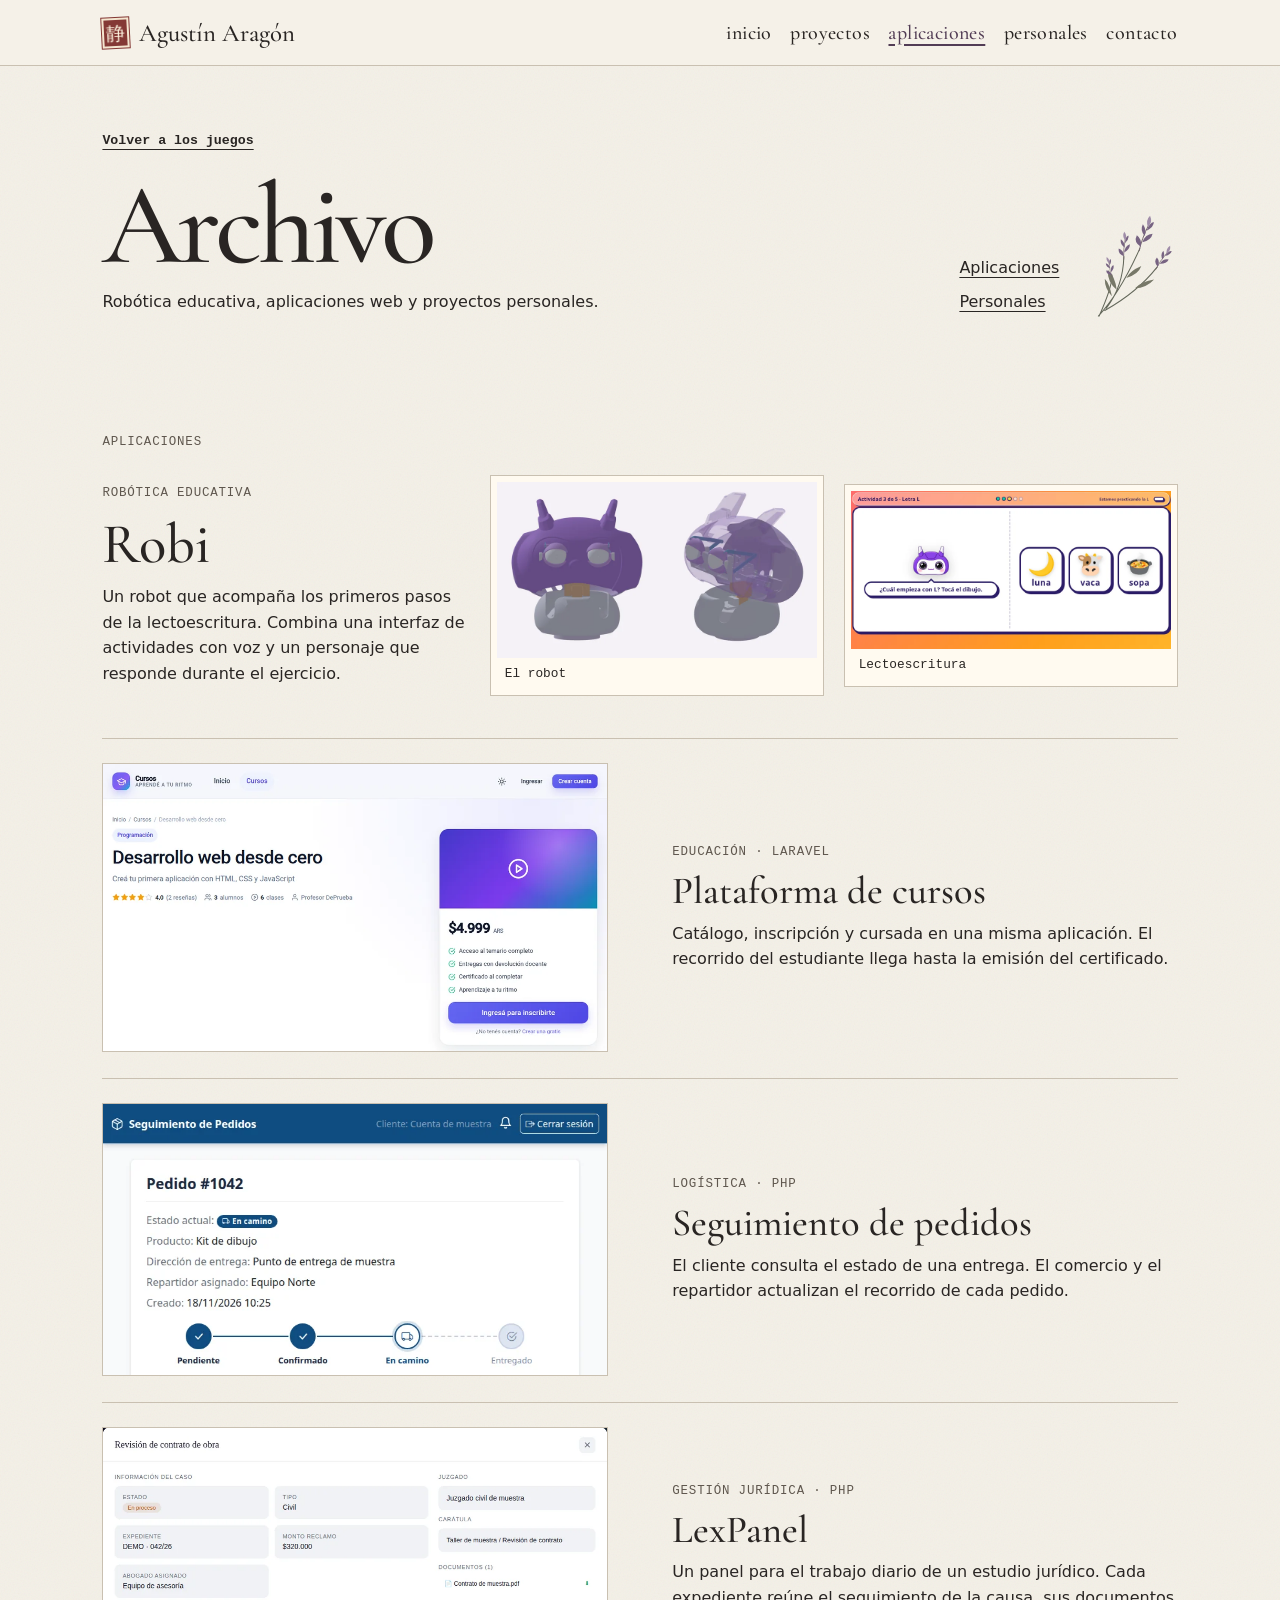
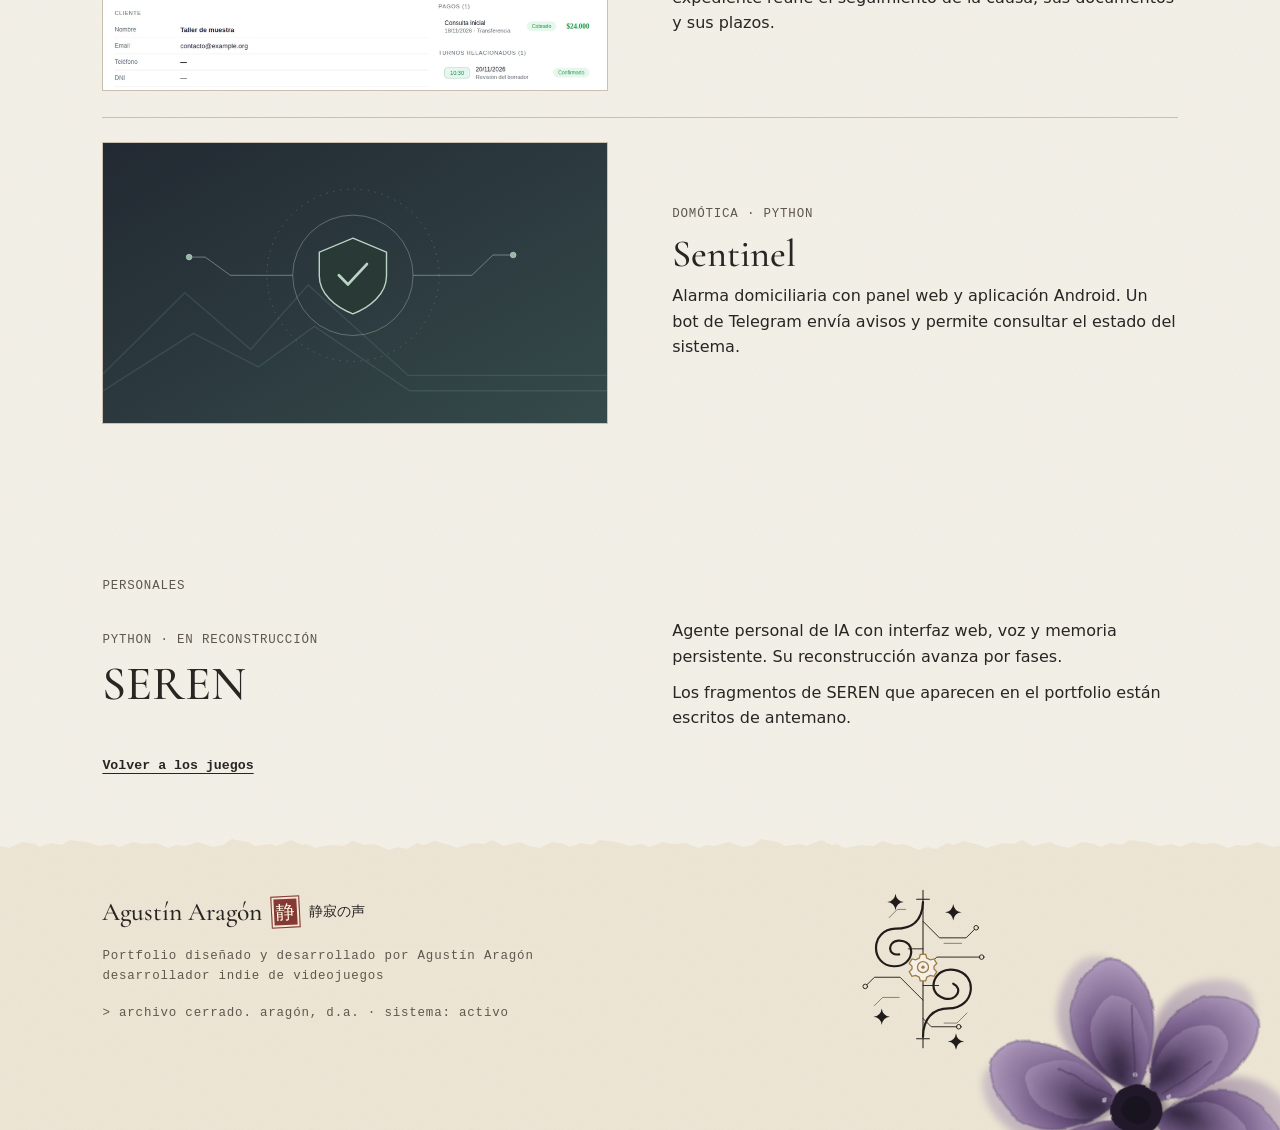
==== archivo.html @ 9b5155d8 "Publicar portfolio" ====
<!DOCTYPE html>
<html lang="es-AR">
<head>
  <meta charset="utf-8">
  <meta name="viewport" content="width=device-width, initial-scale=1">
  <title>Archivo de proyectos — Agustín Aragón</title>
  <meta name="description" content="Robi, aplicaciones web y proyectos personales de Agustín Aragón.">
  <meta property="og:title" content="Archivo de proyectos — Agustín Aragón">
  <meta property="og:description" content="Robi, aplicaciones web y proyectos personales de Agustín Aragón.">
  <meta property="og:type" content="website">
  <meta property="og:site_name" content="Agustín Aragón">
  <meta property="og:locale" content="es_AR">
  <!--
  <meta property="og:url" content="https://gugusli.github.io/portfolio/archivo.html">
  <meta property="og:image" content="https://gugusli.github.io/portfolio/assets/portfolio/og-image.jpg">
  <meta name="twitter:image" content="https://gugusli.github.io/portfolio/assets/portfolio/og-image.jpg">
  -->
  <meta property="og:image:width" content="1200">
  <meta property="og:image:height" content="630">
  <meta property="og:image:alt" content="Agustín Aragón, desarrollador independiente de videojuegos, con una polaroid de Ricochet Blitz">
  <meta name="twitter:card" content="summary_large_image">
  <link rel="icon" href="data:image/svg+xml,%3Csvg xmlns='http://www.w3.org/2000/svg' viewBox='0 0 48 48'%3E%3Crect width='48' height='48' rx='3' fill='%23842f32'/%3E%3Ctext x='7' y='36' font-size='38' font-family='Georgia' fill='ivory'%3EA%3C/text%3E%3C/svg%3E">
  <link rel="stylesheet" href="style-tinta.css">
  <script src="app.js" defer></script>
</head>
<body class="archivo">
<a class="skip-link" href="#contenido">Saltar al contenido</a>
<header class="masthead">
  <div class="nav-inner wrap">
    <a class="wordmark" href="index.html#inicio" aria-label="Agustín Aragón, inicio"><span class="seal" lang="ja" aria-hidden="true">静</span>Agustín Aragón</a>
    <button type="button" class="nav-burger" aria-label="Abrir menú" aria-expanded="false" aria-controls="menu-principal" hidden><span></span><span></span></button>
    <nav id="menu-principal" class="nav-links" aria-label="Navegación principal">
      <a href="index.html#inicio">inicio</a>
      <a href="index.html#proyectos">proyectos</a>
      <a href="#aplicaciones">aplicaciones</a>
      <a href="#personales">personales</a>
      <a href="index.html#contacto">contacto</a>
    </nav>
  </div>
</header>
<main id="contenido" class="archive">
  <div class="archive-head wrap">
    <div><a class="text-link" href="index.html#proyectos">Volver a los juegos</a>
      <h1>Archivo</h1><p>Robótica educativa, aplicaciones web y proyectos personales.</p></div>
    <div class="archive-index"><a href="#aplicaciones">Aplicaciones</a><a href="#personales">Personales</a></div>
    <img class="archive-lavender" src="assets/portfolio/lavanda.svg" alt="" aria-hidden="true" width="108" height="145" loading="lazy">
  </div>
  <section id="aplicaciones" class="wrap">
    <h2 class="archive-group">Aplicaciones</h2>
    <article class="robi">
      <div class="robi-copy"><p class="sec-label">Robótica educativa</p><h3>Robi</h3>
        <p>Un robot que acompaña los primeros pasos de la lectoescritura. Combina una interfaz de actividades con voz y un personaje que responde durante el ejercicio.</p></div>
      <figure><img src="assets/portfolio/robi-robot.webp" alt="Modelo del robot educativo Robi." width="850" height="470"><figcaption>El robot</figcaption></figure>
      <figure><img src="assets/portfolio/robi-actividad.webp" alt="Actividad de Robi: elegir cuál de las imágenes empieza con L." width="900" height="444" loading="lazy"><figcaption>Lectoescritura</figcaption></figure>
    </article>
    <div class="archive-projects">
      <article><img src="assets/portfolio/cursos.webp" width="960" height="546" alt="Curso de muestra Desarrollo web desde cero." loading="lazy"><div><p class="sec-label">Educación · Laravel</p><h3>Plataforma de cursos</h3><p>Catálogo, inscripción y cursada en una misma aplicación. El recorrido del estudiante llega hasta la emisión del certificado.</p></div></article>
      <article><img src="assets/portfolio/pedidos.webp" width="780" height="420" alt="Pedido de muestra 1042 en camino." loading="lazy"><div><p class="sec-label">Logística · PHP</p><h3>Seguimiento de pedidos</h3><p>El cliente consulta el estado de una entrega. El comercio y el repartidor actualizan el recorrido de cada pedido.</p></div></article>
      <article><img src="assets/portfolio/lexpanel.webp" width="960" height="500" alt="Expediente de muestra Revisión de contrato de obra en LexPanel." loading="lazy"><div><p class="sec-label">Gestión jurídica · PHP</p><h3>LexPanel</h3><p>Un panel para el trabajo diario de un estudio jurídico. Cada expediente reúne el seguimiento de la causa, sus documentos y sus plazos.</p></div></article>
      <article>
        <img src="assets/portfolio/sentinel.svg" width="720" height="400" alt="" aria-hidden="true" loading="lazy">
        <div><p class="sec-label">Domótica · Python</p><h3>Sentinel</h3><p>Alarma domiciliaria con panel web y aplicación Android. Un bot de Telegram envía avisos y permite consultar el estado del sistema.</p></div>
      </article>
    </div>
  </section>
  <section id="personales" class="wrap">
    <h2 class="archive-group">Personales</h2>
    <article class="seren-entry"><div><p class="sec-label">Python · En reconstrucción</p><h3>SEREN</h3></div>
      <div><p>Agente personal de IA con interfaz web, voz y memoria persistente. Su reconstrucción avanza por fases.</p>
      <p>Los fragmentos de SEREN que aparecen en el portfolio están escritos de antemano.</p></div></article>
    <a class="text-link" href="index.html#proyectos">Volver a los juegos</a>
  </section>
</main>
<footer>
  <div class="footer-art" aria-hidden="true">
    <img class="footer-emblem" src="assets/portfolio/emblema.svg" width="176" height="176" alt="" aria-hidden="true" loading="lazy" decoding="async">
    <img class="footer-bloom" src="assets/portfolio/flor.svg" width="360" height="360" alt="" aria-hidden="true" loading="lazy" decoding="async">
  </div>
  <div class="wrap">
    <div class="ft">
      <div class="ft-left">
        <span class="ft-logo">Agustín Aragón</span>
        <span class="seal" lang="ja" aria-hidden="true">静</span>
        <span class="ft-jp" lang="ja">静寂の声</span>
      </div>
      <div class="ft-meta">
        Portfolio diseñado y desarrollado por Agustín Aragón<br>
        desarrollador indie de videojuegos
      </div>
    </div>
    <div class="ft-seren">
      <span class="sl-dim">&gt;</span> archivo cerrado. aragón, d.a. · sistema: activo
    </div>
  </div>
</footer>
</body>
</html>
---- style-tinta.css ----
@font-face {
  font-family: Cormorant;
  src: url(assets/tipografia/cormorant-normal.woff2);
  font-display: optional;
}
@font-face {
  font-family: Cormorant;
  font-style: italic;
  src: url(assets/tipografia/cormorant-italic.woff2);
  font-display: optional;
}
:root {
  --bg: #f4f0e7;
  --ink: #292523;
  --v: #523d55;
  --red: #843935;
  --gold: #9c7a45;
  --lav: #8a76a3;
  --muted: #5f574e;
  --line: #c9c0b1;
  --paper-grain: url("data:image/svg+xml,%3Csvg xmlns='http://www.w3.org/2000/svg' width='160' height='160'%3E%3Cfilter id='n'%3E%3CfeTurbulence type='fractalNoise' baseFrequency='.7' numOctaves='3' stitchTiles='stitch'/%3E%3C/filter%3E%3Cpath fill='%23725543' opacity='.065' filter='url(%23n)' d='M0 0h160v160H0z'/%3E%3C/svg%3E");
  --serif: Cormorant, Georgia, serif;
  --mono: ui-monospace, monospace;
}
* {
  box-sizing: border-box;
}
html {
  scroll-padding-top: 80px;
}
body {
  isolation: isolate;
  margin: 0;
  color: var(--ink);
  background: var(--bg);
  background-image: var(--paper-grain);
  font:
    1rem/1.6 system-ui,
    sans-serif;
}
a {
  color: inherit;
}
img {
  display: block;
  max-width: 100%;
  height: auto;
}
figure,
p,
h1,
h2,
h3 {
  margin: 0;
}
h1,
h2,
h3 {
  font: 500 3rem/1 var(--serif);
}
em {
  color: var(--v);
}
button {
  font: inherit;
  color: inherit;
  cursor: pointer;
}
a:focus-visible,
button:focus-visible {
  outline: 3px solid #8c464d;
  outline-offset: 4px;
}
.wrap {
  width: min(84%, 1120px);
  margin-inline: auto;
  position: relative;
}
.skip-link {
  position: fixed;
  top: -80px;
  left: 1em;
  background: white;
  padding: 0.6em;
  z-index: 30;
}
.skip-link:focus {
  top: 0.5em;
}
.masthead {
  position: sticky;
  top: 0;
  z-index: 10;
  background: #f5f1e8f8;
  border-bottom: 1px solid var(--line);
}
.nav-inner,
.wordmark,
.nav-links,
.hero-cta,
.game-info,
.archive-entry,
.ft,
.ft-left,
.pc-head {
  display: flex;
  align-items: center;
}
.nav-inner {
  min-height: 65px;
  justify-content: space-between;
  gap: 18px;
}
.wordmark {
  gap: 10px;
  font: 500 1.55rem var(--serif);
  white-space: nowrap;
  text-decoration: none;
}
.seal {
  display: inline-grid;
  place-items: center;
  background: var(--red);
  color: #fff7e3;
  width: 27px;
  height: 30px;
  font: 19px/1 serif;
  transform: rotate(-3deg);
  border: 2px double #f4e6d0;
  outline: 1px solid var(--red);
}
.nav-links {
  gap: clamp(10px, 1.45vw, 24px);
}
.text-link,
.btn,
.print-play {
  font: 600 0.83rem/1.4 var(--mono);
}
.nav-links a {
  font: 500 20px/1.3 var(--serif);
  letter-spacing: .02em;
  text-decoration: none;
  padding: 12px 0;
}
.nav-links a:hover,
.nav-links a[aria-current] {
  text-decoration: underline;
  text-underline-offset: 5px;
  color: var(--v);
}
.nav-burger {
  width: 44px;
  height: 44px;
  background: none;
  border: 0;
}
.nav-burger span {
  display: block;
  width: 20px;
  margin: 5px auto;
  border-top: 2px solid;
}
.text-link {
  text-underline-offset: 5px;
  padding-block: 9px;
}
.btn {
  display: inline-flex;
  align-items: center;
  justify-content: center;
  gap: 12px;
  padding: 12px 17px;
  border: 1px solid var(--line);
  text-decoration: none;
}
.btn-p {
  background: #352c34;
  color: #fff9ef;
  border-color: #352c34;
}
.btn:hover,
.print-play:hover {
  box-shadow: 0 2px 0 var(--red);
}
.play-triangle {
  width: 0;
  height: 0;
  border-top: 5px solid transparent;
  border-bottom: 5px solid transparent;
  border-left: 8px solid currentColor;
}
.hero {
  position: relative;
}
.hero-inner {
  display: grid;
  grid-template-columns: 1fr 1fr;
  gap: 28px 7%;
  align-items: center;
  padding-block: clamp(48px, 6vw, 95px) 37px;
}
.hero-intro {
  z-index: 1;
}
.hero-kicker,
.sec-label,
.card-head,
.sk-cat,
.pub-lbl,
.station-note,
.archive-group,
.hero-work figcaption,
.sl-stat,
.pc-st,
.fc-title,
.fc-l,
.c-lbl,
.ft-meta,
.print-play,
.ct-seren,
.ft-seren {
  font: 500 0.78rem/1.55 var(--mono);
  letter-spacing: 0.065em;
}
.hero-kicker,
.sec-label,
.station-note,
.archive-group,
.sl-stat,
.card-head,
.sk-cat,
.pub-lbl,
.c-lbl {
  text-transform: uppercase;
  color: var(--muted);
}
.hero-title {
  font-size: clamp(74px, 8vw, 125px);
  line-height: 0.9;
  letter-spacing: -0.055em;
  margin: 26px 0;
}
.hero-title em {
  display: block;
  margin-left: 0.35em;
  font-weight: 500;
}
.hero-statement {
  font: 500 clamp(23px, 2.1vw, 34px)/1.12 var(--serif);
  max-width: 25ch;
}
.hero-cta {
  gap: 18px;
  flex-wrap: wrap;
  margin-top: 24px;
}
.hero-work {
  position: relative;
  padding: 10px;
  background: #fffaf0;
  border: 1px solid #cec3af;
  box-shadow: 0 9px 23px #30221d20;
  transform: rotate(1deg);
  isolation: isolate;
}
.print-paper {
  position: absolute;
  inset: 0;
  background: #d9cdbc;
  border: 1px solid #bcb19d;
  transform: rotate(-4deg);
  z-index: -2;
}
.print-line {
  position: absolute;
  width: 28%;
  right: -10%;
  bottom: -6%;
  z-index: -1;
}
.game-print {
  display: grid;
  grid-template-columns: 0.95fr 1.05fr;
  padding: 16px;
  align-items: center;
  background: radial-gradient(ellipse at 20% 80%, #443849, #21242b 80%);
  color: #fff7de;
  text-decoration: none;
  position: relative;
}
.hero-shot {
  width: 100%;
  max-height: clamp(230px, 28vw, 390px);
  object-fit: contain;
}
.print-label {
  padding-left: 9%;
  display: grid;
  justify-items: start;
  gap: 24px;
}
.print-title {
  font: 500 clamp(30px, 4.4vw, 68px)/0.88 var(--serif);
  letter-spacing: -0.045em;
}
.print-title em {
  color: #e3cadd;
}
.print-play {
  display: flex;
  gap: 8px;
  align-items: center;
  border-top: 1px solid #b1a29e;
  padding-top: 10px;
}
.ricochet-mark {
  display: grid;
  grid-template-columns: repeat(2, 8px);
  gap: 3px;
  transform: rotate(-14deg);
}
.ricochet-mark i {
  height: 8px;
  background: #d6b78d;
}
.ricochet-mark i:nth-child(2) {
  background: #ba90b6;
  transform: translate(2px, -3px);
}
.hero-work figcaption {
  position: relative;
  background: #fffaf0;
  display: flex;
  justify-content: space-between;
  gap: 8px;
  padding: 8px 3px 0;
  font-size: 0.69rem;
  color: #534a42;
}
.ink-leaves {
  position: absolute;
  width: min(19vw, 265px);
  left: 1%;
  bottom: 10px;
  z-index: -1;
  mix-blend-mode: multiply;
}
.hero-stats {
  display: flex;
  gap: 26px;
  margin-left: clamp(180px, 17vw, 225px);
  white-space: nowrap;
}
.hero-stats div {
  display: grid;
}
.sv {
  font: 500 2.4rem/1 var(--serif);
}
.hero-footnote {
  display: flex;
  justify-content: space-between;
  align-items: center;
  padding: 0 5%;
  gap: 14px;
}
.seren-log,
.about-log {
  font: 0.77rem/1.5 var(--mono);
  color: var(--muted);
  border-left: 2px solid #a8978c;
  padding-left: 12px;
}
.seren-corrupt-trigger {
  padding: 0;
  border: 0;
  background: none;
  font: inherit;
  text-align: left;
}
.inscription {
  writing-mode: vertical-rl;
  color: var(--v);
  letter-spacing: 0.15em;
}
.hero-corrupt .print-label {
  filter: contrast(1.65);
}
main > section:not(.hero) {
  padding-block: clamp(42px, 6vw, 86px);
}
.sec-title,
.ct-title,
.archive h1 {
  font-size: clamp(49px, 6vw, 90px);
  letter-spacing: -0.045em;
  margin: 9px 0 32px;
}
.interval-sprig {
  display: none;
}
.gas-feature {
  display: grid;
  grid-template-columns: 1.6fr 1fr;
  align-items: center;
  gap: 5%;
}
.station-print,
.still,
.robi figure {
  background: #fffaf0;
  border: 1px solid var(--line);
  padding: 6px;
}
.station-print img {
  width: 100%;
  aspect-ratio: 16/9;
  object-fit: cover;
}
.station-copy h3,
.robi h3 {
  font-size: clamp(40px, 4.4vw, 65px);
  margin: 12px 0;
}
.station-note {
  display: block;
  margin-top: 22px;
}
.catalogue-label,
.archive-entry,
.pausa {
  margin-top: 40px;
}
.playable-grid,
.pgrid,
.games-notes,
.pub-grid,
.sk-grid,
.two,
.ct-grid {
  display: grid;
  grid-template-columns: 1fr 1fr;
  gap: clamp(20px, 4vw, 64px);
}
.playable-grid {
  margin-top: 13px;
  grid-template-columns: repeat(3, minmax(0, 1fr));
}
.still {
  display: block;
}
.still img {
  width: 100%;
  aspect-ratio: 2/1;
  object-fit: cover;
}
.game-info,
.archive-entry,
.pc-head {
  justify-content: space-between;
  gap: 16px;
}
.game-info {
  margin: 12px 0 6px;
}
.game-info h3,
.games-notes h3,
.pc-title,
.pub-title,
.cta-title,
.archive-projects h3 {
  font-size: clamp(28px, 3vw, 43px);
}
.games-notes {
  margin-top: 25px;
}
.games-notes article,
.pausa-item,
.irow,
.lang-row,
.tool-row,
.fragment,
.sk-item {
  border-top: 1px solid var(--line);
  padding-block: 12px;
}
.games-notes p,
.pc-desc,
.pub-title,
.cta-title {
  margin-block: 8px 13px;
}
.pausa-item {
  display: flex;
  align-items: baseline;
  gap: 14px;
}
.pausa-name {
  font: 500 1.5rem var(--serif);
}
.pausa-item .btn {
  margin-left: auto;
  white-space: nowrap;
}
.archive-entry {
  margin-bottom: 14px;
}
.pc,
.pub-card,
.fc,
.cta-box,
.card {
  background: #fbf7ee;
  border: 1px solid var(--line);
  padding: clamp(16px, 2vw, 30px);
  position: relative;
  isolation: isolate;
}
.pc,
.pub-card,
.fc {
  padding-top: 34px;
}
.fc::before {
  content: "";
  position: absolute;
  z-index: -1;
  top: 7px;
  right: 10px;
  width: 26px;
  height: 12px;
  background: url("[data-uri]") center/contain no-repeat;
  opacity: 0.6;
}
.pc-thumb img {
  width: 100%;
  margin-block: 10px;
}
.chips,
.tags {
  display: flex;
  gap: 6px;
  flex-wrap: wrap;
}
.chip,
.tag,
.pill,
.fc-status {
  font: 0.77rem/1.4 var(--mono);
}
.chip,
.tag {
  border: 1px solid var(--line);
  padding: 3px 7px;
}
.pc .btn {
  margin-top: 14px;
}
.card + .card,
.fc {
  margin-top: 14px;
}
.about-statement,
.ct-invitation {
  font: italic 500 clamp(26px, 3.2vw, 45px)/1.16 var(--serif);
  color: var(--v);
}
.about-log {
  margin: 22px 0 30px;
}
.card-head,
.sk-cat {
  margin-bottom: 14px;
}
.irow,
.lang-row,
.sk-top,
.tool-row {
  display: flex;
  align-items: center;
  justify-content: space-between;
  gap: 10px;
}
.fragment {
  display: flex;
  gap: 20px;
}
.fragments {
  margin-top: 25px;
}
.frag-key,
.tl-y,
.fc-n,
.station-note {
  color: var(--red);
}
.frag-text {
  font: italic 500 1.45rem/1.2 var(--serif);
}
.tl {
  position: relative;
}
.tl-item {
  position: relative;
  padding: 0 0 26px 24px;
}
.tl-item::before {
  content: "";
  position: absolute;
  top: 8px;
  left: 0;
  width: 9px;
  height: 9px;
  border-radius: 50%;
  background: #564837;
}
.tl-item:last-child::before {
  background: var(--red);
}
.tl-item:not(:last-child)::after {
  content: "";
  position: absolute;
  left: 2px;
  top: 12.5px;
  height: 100%;
  width: 5px;
  background: url("[data-uri]") center/100% 100%;
  transform: scaleY(var(--branch-fill, 1));
  transform-origin: top;
}
.tl-y {
  font: 500 1.45rem var(--serif);
}
.fc-heading {
  font-size: 2.2rem;
  margin: 7px 0 15px;
}
.fc-inst {
  font-weight: 600;
}
.fc-list,
.pub-list {
  padding-left: 1.25em;
}
.fc-year {
  display: flex;
  align-items: baseline;
  gap: 12px;
}
.fc-n {
  font: 2.6rem var(--serif);
}
.skill-heading {
  display: flex;
  align-items: center;
  justify-content: space-between;
  gap: 8px;
}
.skill-heading img {
  width: 100px;
  flex: none;
}
.sk-blocks,
.lang-dots {
  font: 1rem/1.5 var(--mono);
  letter-spacing: 0.13em;
  color: var(--v);
  white-space: nowrap;
}
.sk-note,
.lang-l,
.sk-lv {
  font-size: 0.85rem;
  color: var(--muted);
}
.lang-n {
  flex: 1;
}
.tool-row {
  justify-content: flex-start;
}
.tool-dot {
  width: 5px;
  height: 5px;
  background: var(--v);
}
.pub-list li,
.fc-list li {
  margin-block: 8px;
}
.ct-desc,
.c-links,
.ct-seren {
  margin-top: 20px;
}
.c-link {
  display: flex;
  align-items: center;
  gap: 14px;
  border-top: 1px solid var(--line);
  padding: 9px 0;
  text-decoration: none;
}
.c-val {
  overflow-wrap: anywhere;
}
.cta-box .btn {
  margin-top: 15px;
}
.ft {
  justify-content: space-between;
  gap: 20px;
}
.ft-left {
  gap: 10px;
  white-space: nowrap;
}
.ft-logo {
  font: 1.6rem var(--serif);
}
.ft-jp {
  font: 0.9rem serif;
}
.ft-seren,
.ft-meta,
.ct-seren {
  color: var(--muted);
}

.ft-seren {
  margin-top: 18px;
}
.archive-head {
  padding-block: 60px 42px;
  display: flex;
  align-items: end;
  justify-content: space-between;
  gap: 16px;
}
.archive h1 {
  font-size: clamp(68px, 9vw, 132px);
  margin: 16px 0 6px;
}
.archive-index {
  display: grid;
  gap: 8px;
  margin-right: 11%;
}
.archive-index a,
.archive section > .text-link {
  text-underline-offset: 4px;
}
.archive-lavender {
  position: absolute;
  width: 8%;
  right: 0;
  bottom: 36px;
}
.archive section {
  padding-block: 34px;
}
.archive-group {
  margin: 0 0 22px;
}
.robi {
  display: grid;
  grid-template-columns: 1.1fr 1fr 1fr;
  gap: 20px;
  align-items: center;
}
.robi figcaption {
  font: 0.8rem var(--mono);
  padding: 8px;
}
.archive-projects {
  margin-top: 42px;
  display: grid;
  gap: 26px;
}
.archive-projects article,
.seren-entry {
  display: grid;
  grid-template-columns: 1fr 1fr;
  gap: 6%;
  align-items: center;
  border-top: 1px solid var(--line);
  padding-top: 24px;
}
.archive-projects h3,
.seren-entry h3 {
  margin: 10px 0;
}
.archive-projects img {
  width: 100%;
  border: 1px solid var(--line);
}
.seren-entry {
  border: 0;
  padding: 0;
  margin-bottom: 20px;
}
.seren-entry p + p {
  margin-top: 10px;
}
@media (max-width: 1020px) and (scripting: enabled) {
  .nav-links {
    display: none;
  }
}

@media (max-width: 1020px) {
  .wrap {
    width: 88%;
  }
  .nav-inner {
    flex-wrap: wrap;
  }
  .nav-burger:not([hidden]) {
    display: block;
  }
  .nav-links {
    flex-wrap: wrap;
  }
  .js .nav-links {
    display: none;
    position: absolute;
    right: 0;
    top: 100%;
    background: #faf6ed;
    border: 1px solid var(--line);
    padding: 10px 24px;
    min-width: 200px;
  }
  .js .nav-links.open {
    display: grid;
    gap: 0;
  }
  .js .nav-links a {
    padding: 9px 0;
  }
  .hero-stats {
    margin-left: 178px;
  }
  .hero-cta {
    gap: 10px;
  }
  .hero-inner {
    column-gap: 5%;
  }
}
@media (min-width: 1021px) {
  .nav-burger {
    display: none;
  }
}
@media (max-width: 700px) {
  .wrap {
    width: 90%;
  }
  .nav-inner {
    min-height: 52px;
  }
  .wordmark {
    font-size: 1.35rem;
  }
  .hero-inner {
    grid-template-columns: 1fr;
    gap: 19px;
    padding: 32px 0 24px;
  }
  .hero-title {
    font-size: clamp(56px, 13.6vw, 86px);
    margin: 14px 0 8px;
  }
  .hero-title em {
    display: inline;
    margin-left: 0;
  }
  .hero-statement {
    font-size: 23px;
    max-width: 28ch;
  }
  .hero-kicker {
    font-size: 0.69rem;
  }
  .hero-cta {
    margin-top: 14px;
    gap: 8px;
  }
  .hero-cta a {
    font-size: 0.75rem;
  }
  .hero-cta .btn {
    padding-inline: 9px;
    gap: 7px;
  }
  .hero-work {
    width: 91%;
    justify-self: center;
    padding: 6px;
  }
  .hero-shot {
    max-height: clamp(172px, 46vw, 254px);
  }
  .game-print {
    padding: 9px 14px;
  }
  .print-title {
    font-size: clamp(34px, 10vw, 52px);
  }
  .print-label {
    gap: 15px;
  }
  .hero-work figcaption {
    font-size: 0.63rem;
  }
  .hero-stats {
    margin-left: 41%;
    gap: 27px;
  }
  .hero-footnote {
    justify-self: end;
    padding: 0;
    font-size: 0.75rem;
  }
  .hero-inner {
    row-gap: 17px;
  }
  .hero-footnote .inscription {
    display: none;
  }
  .ink-leaves {
    width: 28%;
    bottom: 32px;
  }
  .playable-grid,
  .games-notes,
  .pgrid,
  .two,
  .pub-grid,
  .ct-grid,
  .sk-grid,
  .gas-feature,
  .archive-projects article,
  .seren-entry {
    grid-template-columns: 1fr;
    gap: 20px;
  }
  .station-copy h3 {
    margin: 6px 0;
  }
  .station-note {
    margin-top: 12px;
  }
  .sec-title,
  .ct-title {
    margin-bottom: 23px;
  }
  .pausa-item {
    display: grid;
    grid-template-columns: 1fr auto;
    gap: 1px 10px;
  }
  .pausa-desc {
    grid-column: 1;
  }
  .pausa-item .btn {
    grid-column: 2;
    grid-row: 1/3;
    align-self: center;
  }
  .ft {
    align-items: start;
    flex-direction: column;
  }
  .ft-left {
    flex-direction: row;
  }
  .skill-heading img {
    width: 90px;
  }
  .lang-row {
    gap: 6px;
  }
  .archive-head {
    display: block;
    padding-block: 36px 24px;
  }
  .archive-index {
    display: flex;
    gap: 18px;
    margin: 12px 0 0;
  }
  .archive-lavender {
    width: 16%;
    top: 26px;
  }
  .robi {
    grid-template-columns: 1fr 1fr;
    gap: 10px;
  }
  .robi-copy {
    grid-column: 1/-1;
  }
  .archive-projects {
    gap: 22px;
  }
  .archive-projects article {
    gap: 12px;
  }
  .btn {
    padding: 10px 12px;
  }
  .sec-title,
  .ct-title {
    font-size: 3.15rem;
  }
}
@media (max-width: 600px) {
  .interval-sprig {
    display: block;
    position: absolute;
    width: 61px;
    height: 82px;
    object-fit: contain;
    right: 0;
    top: -22px;
    pointer-events: none;
  }
  .section-heading {
    position: relative;
  }
  .skill-heading .sec-title {
    font-size: clamp(37px, 9.7vw, 51px);
  }
}
@media (prefers-reduced-motion: reduce) {
  *,
  *::before,
  *::after {
    scroll-behavior: auto !important;
    transition: none !important;
    animation: none !important;
  }
}

/* Los papeles alternan el tono y se montan por el borde superior. */
.paper-filters {
  position: absolute;
  pointer-events: none;
}

.home > section:not(.hero),
footer {
  --sheet: var(--bg);
  position: relative;
}

.home > section:not(.hero)::after,
footer::after {
  content: "";
  position: absolute;
  inset: 0;
  z-index: -2;
  background: var(--sheet) var(--paper-grain);
  pointer-events: none;
}

.home > section:nth-of-type(even),
footer {
  --sheet: #ede5d4;
}

.home > section:not(.hero)::before,
footer::before {
  content: "";
  position: absolute;
  inset: -20px 0 auto;
  height: 28px;
  z-index: -1;
  background: var(--sheet) var(--paper-grain);
  mask: url(assets/portfolio/papel-rasgado.svg) repeat-x top left / 530px 28px;
  pointer-events: none;
}

.home > section:nth-of-type(odd):not(.hero)::before {
  mask-position: 173px 0;
}

.home > section > .wrap,
footer > .wrap {
  isolation: isolate;
  z-index: 1;
}

.home .section-inscription {
  position: absolute;
  top: 3px;
  left: -48px;
  display: flex;
  align-items: center;
  gap: 12px;
  writing-mode: vertical-rl;
  font: 500 15px/1.1 var(--serif);
  text-transform: none;
  letter-spacing: .3em;
  color: var(--muted);
}

.section-inscription .section-seal {
  writing-mode: horizontal-tb;
  width: 22px;
  height: 24px;
  font-size: 15px;
  letter-spacing: normal;
}

.sec-title,
.ct-title {
  font-size: clamp(42px, 4.6vw, 68px);
  letter-spacing: -.018em;
}

.sec-title em,
.ct-title em {
  color: inherit;
  font-style: normal;
}

#contacto .ct-title {
  line-height: .98;
}

.ghost {
  position: relative;
  display: grid;
  align-content: center;
  justify-items: start;
  gap: .13em;
  color: var(--ink);
  opacity: .04;
  font: italic 500 clamp(18px, 2.1vw, 30px)/1.08 var(--serif);
  pointer-events: none;
  user-select: none;
}

.ghost span {
  rotate: -2deg;
  transform-origin: left center;
}

.ghost span:nth-child(even) {
  margin-left: 1em;
}

#proyectos .ghost {
  margin-bottom: 23px;
  max-width: 24em;
  justify-self: end;
}

#sobre .ghost {
  margin: 23px 10px 0;
}

.ghost.is-revealing {
  opacity: .55;
  mask-image: radial-gradient(circle 120px at var(--mx) var(--my), #000,
    rgb(0 0 0 / .0727) 100%);
}

.pasted {
  --tilt: -.85deg;
  --lift: 0px;
  --tape: var(--gold);
  position: relative;
  isolation: isolate;
  align-self: start;
  background: #faf4e7;
  border: 0;
  box-shadow: 1px 5px 16px #47342620;
  transform: translateY(var(--lift)) rotate(var(--tilt));
  transition: transform .2s ease, box-shadow .2s ease;
}

.pasted:nth-child(2n) {
  --tilt: .8deg;
  --tape: var(--lav);
  margin-top: 11px;
}

.pasted:nth-child(3n) {
  --tilt: -1.15deg;
  margin-top: 5px;
}

.pasted::before,
.pasted::after {
  content: "";
  position: absolute;
  pointer-events: none;
}

.pasted::before {
  z-index: -1;
  inset: 0;
  border: 1.5px solid #b3a48f;
  filter: url(#fibra-papel);
}

.pasted::after {
  z-index: 1;
  top: -8px;
  right: 9%;
  width: clamp(40px, 20%, 84px);
  height: 18px;
  transform: rotate(4deg);
  background: repeating-linear-gradient(102deg, transparent 0 3px, #fff8 4px 5px),
    color-mix(in srgb, var(--tape) 37%, transparent);
  clip-path: polygon(0 0, 100% 6%, 98% 25%, 100% 40%, 97% 63%, 100% 93%,
    3% 100%, 0 74%, 2% 55%, 0 30%, 2% 14%);
}

.pasted:nth-child(2n)::after {
  left: 8%;
  right: auto;
  transform: rotate(-7deg);
}

.pasted:is(:hover, :focus-within) {
  --tilt: 0deg;
  --lift: -4px;
  box-shadow: 2px 10px 20px #47342627;
}

.gas-feature.pasted {
  --tilt: -.35deg;
  padding: clamp(15px, 2vw, 25px);
}

.game-card {
  padding: 12px 13px 16px;
}

.game-card:nth-child(2) {
  padding-bottom: 21px;
}

.game-card:nth-child(3) {
  padding-inline: 16px;
}

.game-info {
  gap: 9px;
}

.game-info h3 {
  font-size: clamp(24px, 3vw, 43px);
}

.pc-st,
.pill {
  display: inline-block;
  padding: 3px 6px;
  border: 3px double currentColor;
  color: var(--red);
  background: #fff6e6;
  text-transform: uppercase;
  font: 600 .68rem/1.05 var(--mono);
  letter-spacing: .075em;
  white-space: nowrap;
}

.stamp-row {
  display: flex;
  align-items: center;
  gap: 7px;
  margin-top: 10px;
  min-height: 25px;
}

.game-stamp,
.pause-stamp {
  position: relative;
}

.game-stamp {
  rotate: -4deg;
}

.played-stamp {
  font-size: .59rem;
  color: var(--v);
  rotate: 3deg;
}

.played-stamp[hidden] {
  display: none;
}

.pausa-name .pc-st {
  vertical-align: middle;
  margin-left: 5px;
  rotate: -3deg;
}

/* Tinta y grabados quedan detrás de las piezas y fuera de los controles. */
.hero {
  overflow: clip;
}

.hero::before {
  content: "";
  position: absolute;
  inset: 0;
  z-index: -2;
  background: radial-gradient(ellipse at 84% 31%, #e4d7c9 0, transparent 55%);
}

.hero-bloom,
.hero-gear,
.sprig,
.timeline-gear,
.contact-emblem,
.footer-emblem,
.footer-bloom {
  position: absolute;
  pointer-events: none;
  user-select: none;
}

.hero-bloom {
  width: 420px;
  max-width: none;
  top: -66px;
  right: -62px;
  transform: rotate(-12deg);
  z-index: -1;
  mix-blend-mode: multiply;
}

.hero-gear {
  width: 110px;
  top: clamp(19px, 4vw, 59px);
  left: 47%;
  transform: rotate(11deg);
  mix-blend-mode: multiply;
}

.hero-work {
  z-index: 1;
}

.ink-leaves {
  width: min(23vw, 319px);
}

.ink-leaves--echo {
  display: none;
  left: min(6vw, 92px);
  bottom: 16px;
  width: min(21vw, 300px);
  transform: scale(-1, .89);
  transform-origin: bottom;
}

.hero-intro {
  align-self: start;
}

.sprig {
  opacity: .85;
  mix-blend-mode: multiply;
}

.sprig--mobile {
  display: none;
}

.sprig--timeline {
  top: -13px;
  right: -34px;
  width: 88px;
  transform: rotate(-13deg);
}

.sprig--skills {
  bottom: 0;
  left: 1%;
  width: 104px;
  transform: rotate(-9deg);
}

.contact-art {
  position: relative;
  display: grid;
  grid-template-columns: minmax(0, 1fr) minmax(0, 1fr);
  align-items: center;
  column-gap: 15px;
  min-height: 192px;
  margin-top: 22px;
}

.contact-art .sprig--contact {
  right: 0;
  bottom: 7px;
  width: 82px;
  transform: rotate(12deg);
}

.contact-emblem {
  position: relative;
  justify-self: center;
  width: min(100%, 226px);
  opacity: .10;
}

.timeline-gear {
  width: 34px;
  left: -44px;
  top: 47%;
  rotate: var(--gear-angle, 0deg);
  mix-blend-mode: multiply;
}

.tl-sprout {
  position: absolute;
  top: 1px;
  left: -28px;
  width: 29px;
  transform-origin: 100% 60%;
  pointer-events: none;
  user-select: none;
}

.tl-bloom {
  top: -9px;
  left: -39px;
  width: 44px;
}

footer {
  padding: 43px 0 108px;
}

.footer-art {
  position: absolute;
  inset: 0;
  z-index: -1;
  isolation: isolate;
  overflow: clip;
  pointer-events: none;
}

.footer-bloom {
  z-index: -1;
  width: 360px;
  max-width: none;
  right: -37px;
  bottom: -159px;
  transform: rotate(15deg);
  mix-blend-mode: multiply;
}

.footer-emblem {
  width: 176px;
  top: 28px;
  right: clamp(145px, 21vw, 345px);
  mix-blend-mode: multiply;
}

footer .ft {
  flex-wrap: wrap;
  max-width: min(63%, 710px);
}

footer .ft-meta {
  background: var(--sheet);
}

@media (min-width: 701px) {
  .hero-title {
    margin-block: 20px 16px;
  }

  .home .section-heading {
    display: grid;
    grid-template-columns: 1fr minmax(0, 1fr);
    align-items: center;
    gap: 20px;
  }

  .ink-leaves--echo {
    display: block;
  }

  .hero-stats {
    margin-left: clamp(235px, 23vw, 294px);
  }

  .game-card:nth-child(2) .still img {
    aspect-ratio: 2.06 / 1;
  }

  .game-card:nth-child(3) .still img {
    aspect-ratio: 1.92 / 1;
  }
}

@media (min-width: 701px) and (max-width: 1020px) {
  .home .section-inscription {
    left: -33px;
  }

  .hero-gear {
    width: 90px;
    left: 46%;
  }
}

@media (max-width: 700px) {
  .home .section-inscription {
    position: static;
    writing-mode: horizontal-tb;
    gap: 9px;
    font-size: 14px;
    letter-spacing: .15em;
    margin-bottom: 9px;
  }

  .hero-bloom {
    width: 320px;
    top: -128px;
    right: -181px;
    opacity: .38;
  }

  .hero-gear {
    width: 90px;
    left: auto;
    right: 0;
    top: 35%;
  }

  .ink-leaves {
    width: 17.5%;
  }

  .pasted,
  .hero-work,
  .print-paper {
    transform: none;
  }

  .pasted:is(:hover, :focus-within) {
    transform: translateY(-2px);
  }

  .pasted:nth-child(n) {
    margin-top: 0;
  }

  .sprig:not(.sprig--mobile) {
    display: none;
  }

  .sprig--mobile {
    display: block;
    width: 52px;
    top: -9px;
    right: 3px;
  }

  .ghost {
    display: none;
  }

  .tl-item {
    margin-left: 19px;
  }

  .timeline-gear {
    left: -5px;
    top: 52%;
    width: 18px;
  }

  .tl-sprout {
    left: -18px;
    width: 20px;
  }

  .tl-bloom {
    top: -3px;
    left: -24px;
    width: 29px;
  }

  .contact-art {
    grid-template-columns: 1fr;
    min-height: 145px;
    margin-top: 16px;
  }

  .contact-emblem {
    width: 158px;
  }

  .contact-art .sprig--contact {
    display: block;
    width: 66px;
  }

  .pausa-name .pc-st {
    display: table;
    margin: 2px 0 4px;
  }

  #contacto .ct-title {
    margin-top: 18px;
  }

  footer {
    padding-bottom: 148px;
  }

  footer .ft {
    max-width: 100%;
  }

  .footer-emblem {
    width: 160px;
    top: auto;
    right: auto;
    bottom: 0;
    left: 4%;
  }

  .footer-bloom {
    width: 186px;
    right: -24px;
    bottom: -44px;
  }
}

@media (max-width: 375px) {
  .ink-leaves {
    width: 12.5%;
  }
}

#ricochet-blitz .still img {
  object-fit: contain;
  background: #10131c;
}

/* Visible desde el inicio. La mejora de scroll solo transforma adornos. */
@media (prefers-reduced-motion: no-preference) {
  .stamp-hit {
    animation: stamp-ink 180ms ease-out both;
  }

  .stamp-hit::after {
    content: "";
    position: absolute;
    inset: -3px;
    border: 1px solid var(--red);
    border-radius: 35% 28%;
    pointer-events: none;
    animation: ink-ring 360ms ease-out both;
  }

  .scroll-art .tl-item:not(.is-blooming) .tl-sprout {
    opacity: 0;
  }

  .is-blooming .tl-sprout {
    animation: open-sprout 380ms ease-out both;
  }
}

@keyframes stamp-ink {
  from { scale: 1.25; }
  to { scale: 1; }
}

@keyframes ink-ring {
  from { scale: .92; opacity: .8; }
  to { scale: 1.48; opacity: 0; }
}

@keyframes open-sprout {
  from { scale: .35; opacity: 0; }
  to { scale: 1; opacity: 1; }
}

@media (prefers-reduced-motion: reduce) {
  .tl-item::after {
    transform: none;
  }

  .timeline-gear {
    rotate: none;
  }
}

.ink-trail {
  position: fixed;
  inset: 0;
  width: 100%;
  height: 100%;
  z-index: 0;
  opacity: .5;
  pointer-events: none;
}

@media (hover: hover) and (pointer: fine) and (min-width: 701px) and (prefers-reduced-motion: no-preference) {
  .ink-drop {
    position: relative;
    isolation: isolate;
  }

  .ink-drop::after {
    content: "";
    position: absolute;
    inset: 0;
    z-index: -1;
    background: radial-gradient(circle at var(--drop-x) var(--drop-y),
      rgb(41 37 35 / .21) 0%,
      rgb(41 37 35 / .15) calc(var(--spread) * .7),
      transparent var(--spread));
    pointer-events: none;
    animation: ink-drop 400ms ease-out both;
  }
}

@property --spread {
  syntax: "<length>";
  inherits: false;
  initial-value: 0px;
}

@keyframes ink-drop {
  from { --spread: 1px; opacity: 1; }
  to { --spread: 120px; opacity: 0; }
}
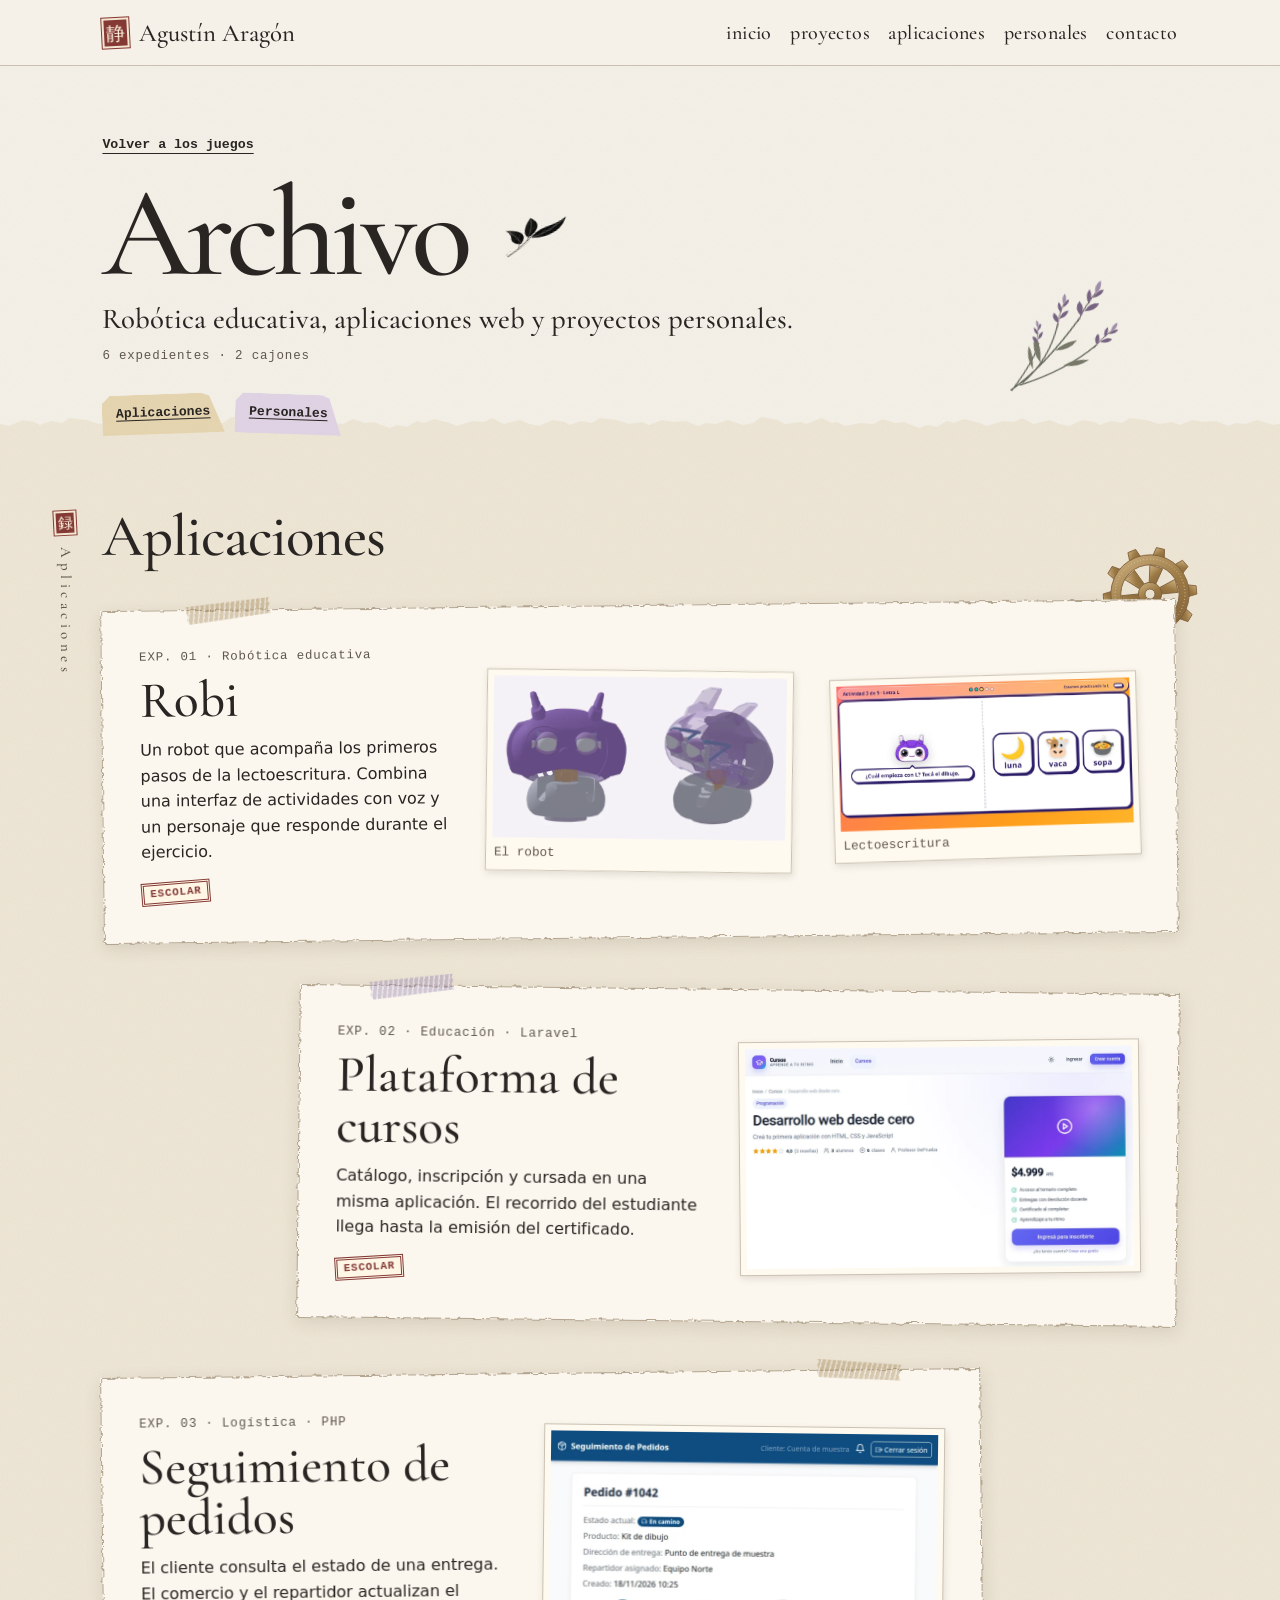
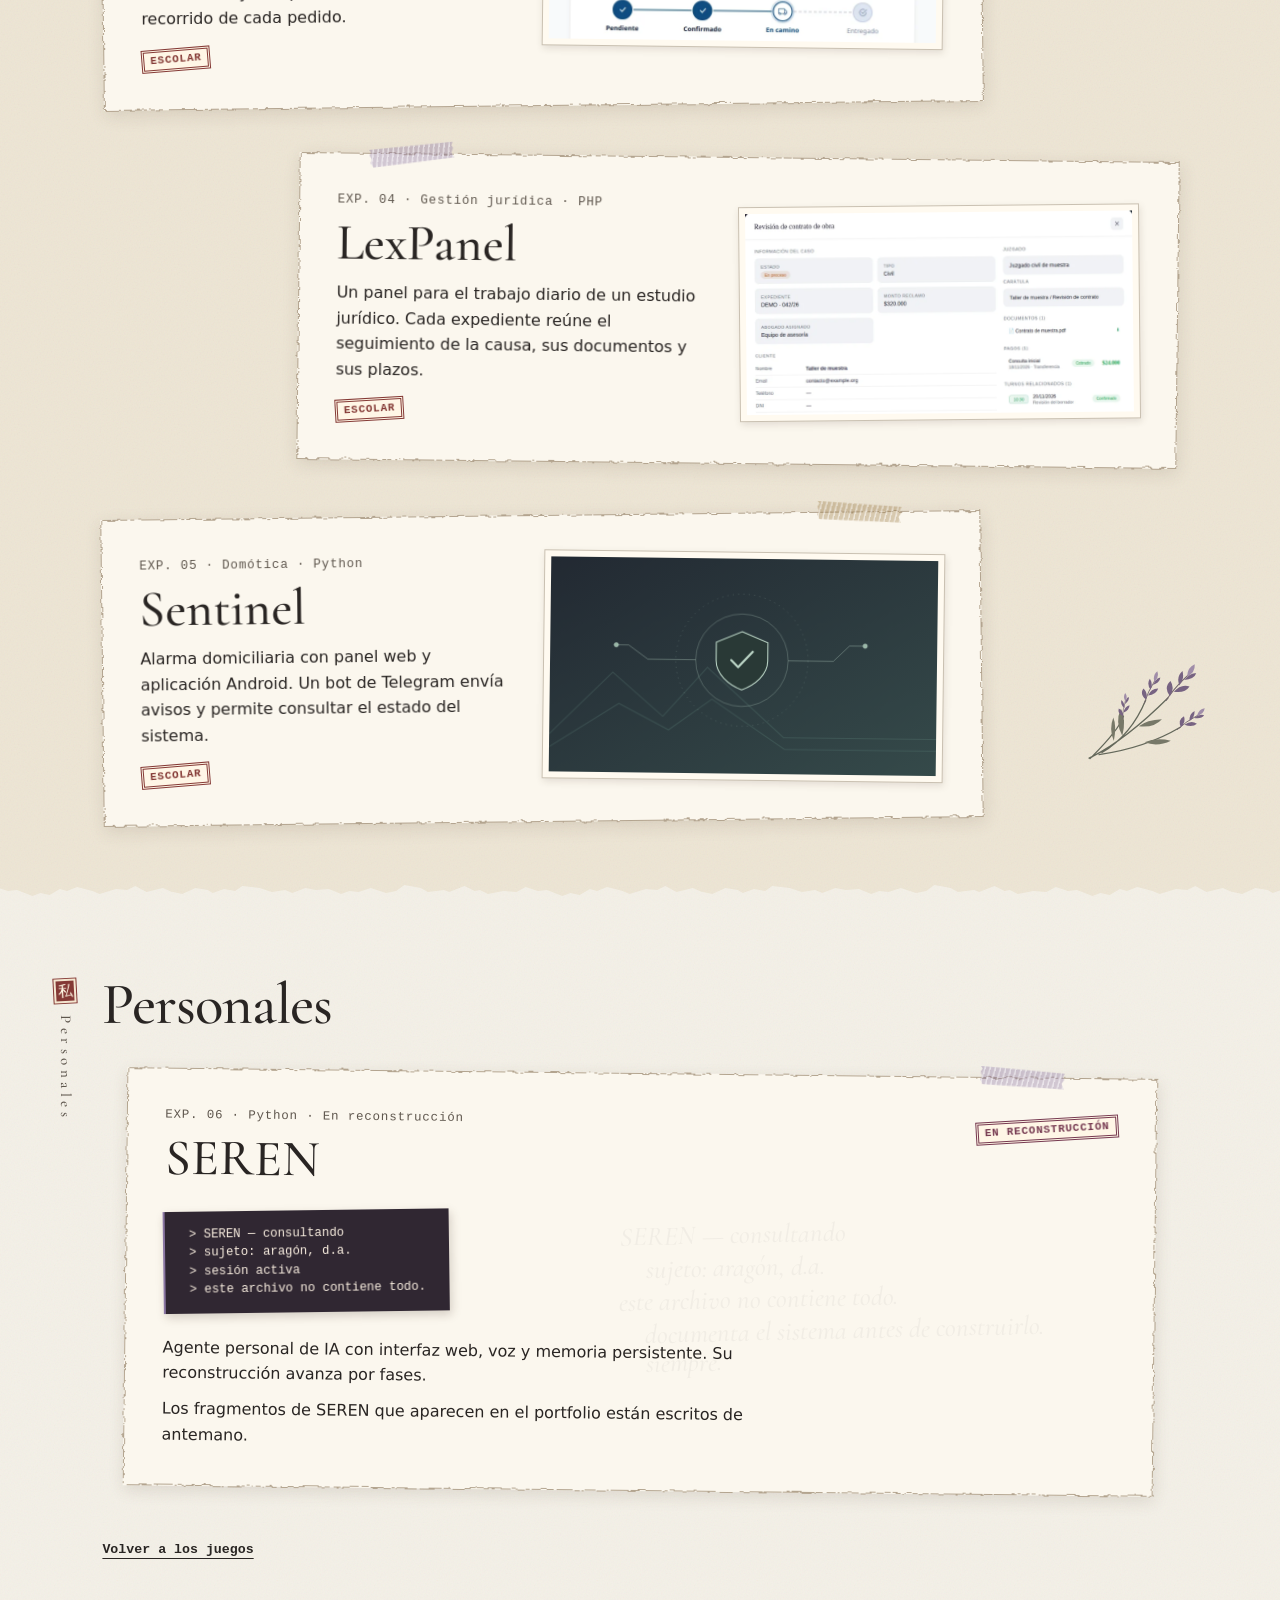
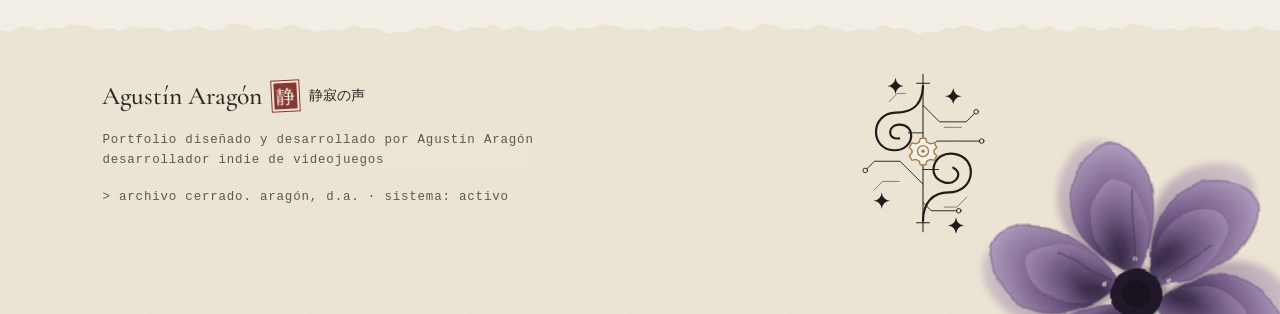
==== commit 8d02f5e9: "Actualizar portfolio - version final noviembre 2026" ====
--- a/archivo.html
+++ b/archivo.html
@@ -10,11 +10,10 @@
   <meta property="og:type" content="website">
   <meta property="og:site_name" content="Agustín Aragón">
   <meta property="og:locale" content="es_AR">
-  <!--
+  <link rel="canonical" href="https://gugusli.github.io/portfolio/archivo.html">
   <meta property="og:url" content="https://gugusli.github.io/portfolio/archivo.html">
-  <meta property="og:image" content="https://gugusli.github.io/portfolio/assets/portfolio/og-image.jpg">
-  <meta name="twitter:image" content="https://gugusli.github.io/portfolio/assets/portfolio/og-image.jpg">
-  -->
+  <meta property="og:image" content="https://gugusli.github.io/portfolio/assets/portfolio/og-image-final.jpg">
+  <meta name="twitter:image" content="https://gugusli.github.io/portfolio/assets/portfolio/og-image-final.jpg">
   <meta property="og:image:width" content="1200">
   <meta property="og:image:height" content="630">
   <meta property="og:image:alt" content="Agustín Aragón, desarrollador independiente de videojuegos, con una polaroid de Ricochet Blitz">
@@ -27,7 +26,7 @@
 <a class="skip-link" href="#contenido">Saltar al contenido</a>
 <header class="masthead">
   <div class="nav-inner wrap">
-    <a class="wordmark" href="index.html#inicio" aria-label="Agustín Aragón, inicio"><span class="seal" lang="ja" aria-hidden="true">静</span>Agustín Aragón</a>
+    <a class="wordmark" href="index.html#inicio"><span class="seal" lang="ja" aria-hidden="true">静</span>Agustín Aragón</a>
     <button type="button" class="nav-burger" aria-label="Abrir menú" aria-expanded="false" aria-controls="menu-principal" hidden><span></span><span></span></button>
     <nav id="menu-principal" class="nav-links" aria-label="Navegación principal">
       <a href="index.html#inicio">inicio</a>
@@ -38,37 +37,103 @@
     </nav>
   </div>
 </header>
-<main id="contenido" class="archive">
+<svg class="paper-filters" width="0" height="0" aria-hidden="true" focusable="false">
+  <filter id="fibra-papel" x="-5%" y="-10%" width="110%" height="120%">
+    <feTurbulence type="fractalNoise" baseFrequency=".09 .14" numOctaves="3" seed="18" result="fibra"/>
+    <feDisplacementMap in="SourceGraphic" in2="fibra" scale="5" xChannelSelector="R" yChannelSelector="G"/>
+  </filter>
+</svg>
+<main id="contenido" class="archive" tabindex="-1">
   <div class="archive-head wrap">
-    <div><a class="text-link" href="index.html#proyectos">Volver a los juegos</a>
-      <h1>Archivo</h1><p>Robótica educativa, aplicaciones web y proyectos personales.</p></div>
-    <div class="archive-index"><a href="#aplicaciones">Aplicaciones</a><a href="#personales">Personales</a></div>
-    <img class="archive-lavender" src="assets/portfolio/lavanda.svg" alt="" aria-hidden="true" width="108" height="145" loading="lazy">
+    <a class="text-link" href="index.html#proyectos">Volver a los juegos</a>
+    <div class="archive-title">
+      <h1>Archivo</h1>
+      <img class="archive-leaf" src="assets/portfolio/hojas.svg" alt="" aria-hidden="true" width="345" height="163" loading="lazy" decoding="async">
+    </div>
+    <p class="archive-deck">Robótica educativa, aplicaciones web y proyectos personales.</p>
+    <p class="sec-label archive-count">6 expedientes · 2 cajones</p>
+    <nav class="archive-index" aria-label="Cajones del archivo"><a href="#aplicaciones">Aplicaciones</a><a href="#personales">Personales</a></nav>
+    <img class="archive-lavender" src="assets/portfolio/lavanda.svg" alt="" aria-hidden="true" width="108" height="145" loading="lazy" decoding="async">
   </div>
-  <section id="aplicaciones" class="wrap">
-    <h2 class="archive-group">Aplicaciones</h2>
-    <article class="robi">
-      <div class="robi-copy"><p class="sec-label">Robótica educativa</p><h3>Robi</h3>
-        <p>Un robot que acompaña los primeros pasos de la lectoescritura. Combina una interfaz de actividades con voz y un personaje que responde durante el ejercicio.</p></div>
-      <figure><img src="assets/portfolio/robi-robot.webp" alt="Modelo del robot educativo Robi." width="850" height="470"><figcaption>El robot</figcaption></figure>
-      <figure><img src="assets/portfolio/robi-actividad.webp" alt="Actividad de Robi: elegir cuál de las imágenes empieza con L." width="900" height="444" loading="lazy"><figcaption>Lectoescritura</figcaption></figure>
-    </article>
-    <div class="archive-projects">
-      <article><img src="assets/portfolio/cursos.webp" width="960" height="546" alt="Curso de muestra Desarrollo web desde cero." loading="lazy"><div><p class="sec-label">Educación · Laravel</p><h3>Plataforma de cursos</h3><p>Catálogo, inscripción y cursada en una misma aplicación. El recorrido del estudiante llega hasta la emisión del certificado.</p></div></article>
-      <article><img src="assets/portfolio/pedidos.webp" width="780" height="420" alt="Pedido de muestra 1042 en camino." loading="lazy"><div><p class="sec-label">Logística · PHP</p><h3>Seguimiento de pedidos</h3><p>El cliente consulta el estado de una entrega. El comercio y el repartidor actualizan el recorrido de cada pedido.</p></div></article>
-      <article><img src="assets/portfolio/lexpanel.webp" width="960" height="500" alt="Expediente de muestra Revisión de contrato de obra en LexPanel." loading="lazy"><div><p class="sec-label">Gestión jurídica · PHP</p><h3>LexPanel</h3><p>Un panel para el trabajo diario de un estudio jurídico. Cada expediente reúne el seguimiento de la causa, sus documentos y sus plazos.</p></div></article>
-      <article>
-        <img src="assets/portfolio/sentinel.svg" width="720" height="400" alt="" aria-hidden="true" loading="lazy">
-        <div><p class="sec-label">Domótica · Python</p><h3>Sentinel</h3><p>Alarma domiciliaria con panel web y aplicación Android. Un bot de Telegram envía avisos y permite consultar el estado del sistema.</p></div>
+  <section id="aplicaciones" aria-labelledby="aplicaciones-title">
+    <div class="wrap">
+      <div class="sec-label section-inscription" aria-hidden="true"><span class="seal section-seal" lang="ja">録</span><span>Aplicaciones</span></div>
+      <h2 class="sec-title archive-group" id="aplicaciones-title">Aplicaciones</h2>
+      <img class="archive-gear" src="assets/portfolio/engranaje.svg" alt="" aria-hidden="true" width="100" height="100" loading="lazy" decoding="async">
+      <article class="robi pasted">
+        <div class="robi-copy">
+          <p class="sec-label">EXP. 01 · Robótica educativa</p><h3>Robi</h3>
+          <p>Un robot que acompaña los primeros pasos de la lectoescritura. Combina una interfaz de actividades con voz y un personaje que responde durante el ejercicio.</p>
+          <span class="pc-st pause-stamp archive-stamp">ESCOLAR</span>
+        </div>
+        <figure class="archive-print"><img src="assets/portfolio/robi-robot.webp" alt="Modelo del robot educativo Robi." width="850" height="470"><figcaption>El robot</figcaption></figure>
+        <figure class="archive-print"><img src="assets/portfolio/robi-actividad.webp" alt="Actividad de Robi: elegir cuál de las imágenes empieza con L." width="900" height="444" loading="lazy"><figcaption>Lectoescritura</figcaption></figure>
       </article>
+      <div class="archive-projects">
+        <article class="pasted">
+          <div>
+            <p class="sec-label">EXP. 02 · Educación · Laravel</p><h3>Plataforma de cursos</h3>
+            <p>Catálogo, inscripción y cursada en una misma aplicación. El recorrido del estudiante llega hasta la emisión del certificado.</p>
+            <span class="pc-st pause-stamp archive-stamp">ESCOLAR</span>
+          </div>
+          <img class="archive-print" src="assets/portfolio/cursos.webp" width="960" height="546" alt="Curso de muestra Desarrollo web desde cero." loading="lazy">
+        </article>
+        <article class="pasted">
+          <div>
+            <p class="sec-label">EXP. 03 · Logística · PHP</p><h3>Seguimiento de pedidos</h3>
+            <p>El cliente consulta el estado de una entrega. El comercio y el repartidor actualizan el recorrido de cada pedido.</p>
+            <span class="pc-st pause-stamp archive-stamp">ESCOLAR</span>
+          </div>
+          <img class="archive-print" src="assets/portfolio/pedidos.webp" width="780" height="420" alt="Pedido de muestra 1042 en camino." loading="lazy">
+        </article>
+        <article class="pasted">
+          <div>
+            <p class="sec-label">EXP. 04 · Gestión jurídica · PHP</p><h3>LexPanel</h3>
+            <p>Un panel para el trabajo diario de un estudio jurídico. Cada expediente reúne el seguimiento de la causa, sus documentos y sus plazos.</p>
+            <span class="pc-st pause-stamp archive-stamp">ESCOLAR</span>
+          </div>
+          <img class="archive-print" src="assets/portfolio/lexpanel.webp" width="960" height="500" alt="Expediente de muestra Revisión de contrato de obra en LexPanel." loading="lazy">
+        </article>
+        <article class="pasted">
+          <div>
+            <p class="sec-label">EXP. 05 · Domótica · Python</p><h3>Sentinel</h3>
+            <p>Alarma domiciliaria con panel web y aplicación Android. Un bot de Telegram envía avisos y permite consultar el estado del sistema.</p>
+            <span class="pc-st pause-stamp archive-stamp">ESCOLAR</span>
+          </div>
+          <img class="archive-print" src="assets/portfolio/sentinel.svg" width="720" height="400" alt="" aria-hidden="true" loading="lazy">
+        </article>
+      </div>
+      <img class="archive-lavender archive-lavender--margin" src="assets/portfolio/lavanda.svg" alt="" aria-hidden="true" width="108" height="145" loading="lazy" decoding="async">
     </div>
   </section>
-  <section id="personales" class="wrap">
-    <h2 class="archive-group">Personales</h2>
-    <article class="seren-entry"><div><p class="sec-label">Python · En reconstrucción</p><h3>SEREN</h3></div>
-      <div><p>Agente personal de IA con interfaz web, voz y memoria persistente. Su reconstrucción avanza por fases.</p>
-      <p>Los fragmentos de SEREN que aparecen en el portfolio están escritos de antemano.</p></div></article>
-    <a class="text-link" href="index.html#proyectos">Volver a los juegos</a>
+  <section id="personales" aria-labelledby="personales-title">
+    <div class="wrap">
+      <div class="sec-label section-inscription" aria-hidden="true"><span class="seal section-seal" lang="ja">私</span><span>Personales</span></div>
+      <h2 class="sec-title archive-group" id="personales-title">Personales</h2>
+      <article class="seren-entry pasted">
+        <div class="seren-heading">
+          <div><p class="sec-label">EXP. 06 · Python · En reconstrucción</p><h3>SEREN</h3></div>
+          <span class="pc-st pause-stamp archive-stamp">EN RECONSTRUCCIÓN</span>
+        </div>
+        <div class="seren-log">
+          <div class="seren-line">&gt; SEREN — consultando</div>
+          <div class="seren-line">&gt; sujeto: aragón, d.a.</div>
+          <div class="seren-line">&gt; sesión activa</div>
+          <div class="seren-line">&gt; este archivo no contiene todo.</div>
+        </div>
+        <div class="seren-copy">
+          <p>Agente personal de IA con interfaz web, voz y memoria persistente. Su reconstrucción avanza por fases.</p>
+          <p>Los fragmentos de SEREN que aparecen en el portfolio están escritos de antemano.</p>
+        </div>
+        <div class="ghost" aria-hidden="true">
+          <span>SEREN — consultando</span>
+          <span>sujeto: aragón, d.a.</span>
+          <span>este archivo no contiene todo.</span>
+          <span>documenta el sistema antes de construirlo. siempre.</span>
+        </div>
+      </article>
+      <a class="text-link" href="index.html#proyectos">Volver a los juegos</a>
+    </div>
   </section>
 </main>
 <footer>
--- a/style-tinta.css
+++ b/style-tinta.css
@@ -205,15 +205,10 @@
 }
 .hero-kicker,
 .sec-label,
-.card-head,
-.sk-cat,
 .pub-lbl,
-.station-note,
-.archive-group,
 .hero-work figcaption,
 .sl-stat,
 .pc-st,
-.fc-title,
 .fc-l,
 .c-lbl,
 .ft-meta,
@@ -225,11 +220,7 @@
 }
 .hero-kicker,
 .sec-label,
-.station-note,
-.archive-group,
 .sl-stat,
-.card-head,
-.sk-cat,
 .pub-lbl,
 .c-lbl {
   text-transform: uppercase;
@@ -400,32 +391,15 @@
 .interval-sprig {
   display: none;
 }
-.gas-feature {
-  display: grid;
-  grid-template-columns: 1.6fr 1fr;
-  align-items: center;
-  gap: 5%;
-}
-.station-print,
 .still,
 .robi figure {
   background: #fffaf0;
   border: 1px solid var(--line);
   padding: 6px;
 }
-.station-print img {
-  width: 100%;
-  aspect-ratio: 16/9;
-  object-fit: cover;
-}
-.station-copy h3,
 .robi h3 {
   font-size: clamp(40px, 4.4vw, 65px);
   margin: 12px 0;
-}
-.station-note {
-  display: block;
-  margin-top: 22px;
 }
 .catalogue-label,
 .archive-entry,
@@ -436,7 +410,6 @@
 .pgrid,
 .games-notes,
 .pub-grid,
-.sk-grid,
 .two,
 .ct-grid {
   display: grid;
@@ -455,6 +428,10 @@
   aspect-ratio: 2/1;
   object-fit: cover;
 }
+#growstead .still img,
+#rush-frames .still img {
+  aspect-ratio: auto;
+}
 .game-info,
 .archive-entry,
 .pc-head {
@@ -464,7 +441,6 @@
 .game-info {
   margin: 12px 0 6px;
 }
-.game-info h3,
 .games-notes h3,
 .pc-title,
 .pub-title,
@@ -476,12 +452,7 @@
   margin-top: 25px;
 }
 .games-notes article,
-.pausa-item,
-.irow,
-.lang-row,
-.tool-row,
-.fragment,
-.sk-item {
+.pausa-item {
   border-top: 1px solid var(--line);
   padding-block: 12px;
 }
@@ -508,9 +479,7 @@
 }
 .pc,
 .pub-card,
-.fc,
-.cta-box,
-.card {
+.cta-box {
   background: #fbf7ee;
   border: 1px solid var(--line);
   padding: clamp(16px, 2vw, 30px);
@@ -518,20 +487,8 @@
   isolation: isolate;
 }
 .pc,
-.pub-card,
-.fc {
+.pub-card {
   padding-top: 34px;
-}
-.fc::before {
-  content: "";
-  position: absolute;
-  z-index: -1;
-  top: 7px;
-  right: 10px;
-  width: 26px;
-  height: 12px;
-  background: url("[data-uri]") center/contain no-repeat;
-  opacity: 0.6;
 }
 .pc-thumb img {
   width: 100%;
@@ -544,21 +501,14 @@
   flex-wrap: wrap;
 }
 .chip,
-.tag,
-.pill,
-.fc-status {
+.pill {
   font: 0.77rem/1.4 var(--mono);
 }
-.chip,
-.tag {
+.chip {
   border: 1px solid var(--line);
   padding: 3px 7px;
 }
 .pc .btn {
-  margin-top: 14px;
-}
-.card + .card,
-.fc {
   margin-top: 14px;
 }
 .about-statement,
@@ -566,37 +516,8 @@
   font: italic 500 clamp(26px, 3.2vw, 45px)/1.16 var(--serif);
   color: var(--v);
 }
-.about-log {
-  margin: 22px 0 30px;
-}
-.card-head,
-.sk-cat {
-  margin-bottom: 14px;
-}
-.irow,
-.lang-row,
-.sk-top,
-.tool-row {
-  display: flex;
-  align-items: center;
-  justify-content: space-between;
-  gap: 10px;
-}
-.fragment {
-  display: flex;
-  gap: 20px;
-}
-.fragments {
-  margin-top: 25px;
-}
-.frag-key,
-.tl-y,
-.fc-n,
-.station-note {
+.tl-y {
   color: var(--red);
-}
-.frag-text {
-  font: italic 500 1.45rem/1.2 var(--serif);
 }
 .tl {
   position: relative;
@@ -632,24 +553,8 @@
 .tl-y {
   font: 500 1.45rem var(--serif);
 }
-.fc-heading {
-  font-size: 2.2rem;
-  margin: 7px 0 15px;
-}
-.fc-inst {
-  font-weight: 600;
-}
-.fc-list,
 .pub-list {
   padding-left: 1.25em;
-}
-.fc-year {
-  display: flex;
-  align-items: baseline;
-  gap: 12px;
-}
-.fc-n {
-  font: 2.6rem var(--serif);
 }
 .skill-heading {
   display: flex;
@@ -661,32 +566,7 @@
   width: 100px;
   flex: none;
 }
-.sk-blocks,
-.lang-dots {
-  font: 1rem/1.5 var(--mono);
-  letter-spacing: 0.13em;
-  color: var(--v);
-  white-space: nowrap;
-}
-.sk-note,
-.lang-l,
-.sk-lv {
-  font-size: 0.85rem;
-  color: var(--muted);
-}
-.lang-n {
-  flex: 1;
-}
-.tool-row {
-  justify-content: flex-start;
-}
-.tool-dot {
-  width: 5px;
-  height: 5px;
-  background: var(--v);
-}
-.pub-list li,
-.fc-list li {
+.pub-list li {
   margin-block: 8px;
 }
 .ct-desc,
@@ -731,78 +611,6 @@
 .ft-seren {
   margin-top: 18px;
 }
-.archive-head {
-  padding-block: 60px 42px;
-  display: flex;
-  align-items: end;
-  justify-content: space-between;
-  gap: 16px;
-}
-.archive h1 {
-  font-size: clamp(68px, 9vw, 132px);
-  margin: 16px 0 6px;
-}
-.archive-index {
-  display: grid;
-  gap: 8px;
-  margin-right: 11%;
-}
-.archive-index a,
-.archive section > .text-link {
-  text-underline-offset: 4px;
-}
-.archive-lavender {
-  position: absolute;
-  width: 8%;
-  right: 0;
-  bottom: 36px;
-}
-.archive section {
-  padding-block: 34px;
-}
-.archive-group {
-  margin: 0 0 22px;
-}
-.robi {
-  display: grid;
-  grid-template-columns: 1.1fr 1fr 1fr;
-  gap: 20px;
-  align-items: center;
-}
-.robi figcaption {
-  font: 0.8rem var(--mono);
-  padding: 8px;
-}
-.archive-projects {
-  margin-top: 42px;
-  display: grid;
-  gap: 26px;
-}
-.archive-projects article,
-.seren-entry {
-  display: grid;
-  grid-template-columns: 1fr 1fr;
-  gap: 6%;
-  align-items: center;
-  border-top: 1px solid var(--line);
-  padding-top: 24px;
-}
-.archive-projects h3,
-.seren-entry h3 {
-  margin: 10px 0;
-}
-.archive-projects img {
-  width: 100%;
-  border: 1px solid var(--line);
-}
-.seren-entry {
-  border: 0;
-  padding: 0;
-  margin-bottom: 20px;
-}
-.seren-entry p + p {
-  margin-top: 10px;
-}
 @media (max-width: 1020px) and (scripting: enabled) {
   .nav-links {
     display: none;
@@ -827,6 +635,9 @@
     position: absolute;
     right: 0;
     top: 100%;
+    max-height: calc(100dvh - 100% - 1px);
+    overflow-y: auto;
+    overscroll-behavior-y: contain;
     background: #faf6ed;
     border: 1px solid var(--line);
     padding: 10px 24px;
@@ -883,6 +694,7 @@
   }
   .hero-kicker {
     font-size: 0.69rem;
+    color: var(--ink);
   }
   .hero-cta {
     margin-top: 14px;
@@ -939,19 +751,9 @@
   .pgrid,
   .two,
   .pub-grid,
-  .ct-grid,
-  .sk-grid,
-  .gas-feature,
-  .archive-projects article,
-  .seren-entry {
+  .ct-grid {
     grid-template-columns: 1fr;
     gap: 20px;
-  }
-  .station-copy h3 {
-    margin: 6px 0;
-  }
-  .station-note {
-    margin-top: 12px;
   }
   .sec-title,
   .ct-title {
@@ -979,35 +781,6 @@
   }
   .skill-heading img {
     width: 90px;
-  }
-  .lang-row {
-    gap: 6px;
-  }
-  .archive-head {
-    display: block;
-    padding-block: 36px 24px;
-  }
-  .archive-index {
-    display: flex;
-    gap: 18px;
-    margin: 12px 0 0;
-  }
-  .archive-lavender {
-    width: 16%;
-    top: 26px;
-  }
-  .robi {
-    grid-template-columns: 1fr 1fr;
-    gap: 10px;
-  }
-  .robi-copy {
-    grid-column: 1/-1;
-  }
-  .archive-projects {
-    gap: 22px;
-  }
-  .archive-projects article {
-    gap: 12px;
   }
   .btn {
     padding: 10px 12px;
@@ -1051,13 +824,13 @@
   pointer-events: none;
 }
 
-.home > section:not(.hero),
+:is(.home, .archive) > section:not(.hero),
 footer {
   --sheet: var(--bg);
   position: relative;
 }
 
-.home > section:not(.hero)::after,
+:is(.home, .archive) > section:not(.hero)::after,
 footer::after {
   content: "";
   position: absolute;
@@ -1068,11 +841,12 @@
 }
 
 .home > section:nth-of-type(even),
+.archive > section:nth-of-type(odd),
 footer {
   --sheet: #ede5d4;
 }
 
-.home > section:not(.hero)::before,
+:is(.home, .archive) > section:not(.hero)::before,
 footer::before {
   content: "";
   position: absolute;
@@ -1080,21 +854,22 @@
   height: 28px;
   z-index: -1;
   background: var(--sheet) var(--paper-grain);
-  mask: url(assets/portfolio/papel-rasgado.svg) repeat-x top left / 530px 28px;
+  mask: url("[data-uri]") repeat-x top left / 530px 28px;
   pointer-events: none;
 }
 
-.home > section:nth-of-type(odd):not(.hero)::before {
+.home > section:nth-of-type(odd):not(.hero)::before,
+.archive > section:nth-of-type(even)::before {
   mask-position: 173px 0;
 }
 
-.home > section > .wrap,
+:is(.home, .archive) > section > .wrap,
 footer > .wrap {
   isolation: isolate;
   z-index: 1;
 }
 
-.home .section-inscription {
+:is(.home, .archive) .section-inscription {
   position: absolute;
   top: 3px;
   left: -48px;
@@ -1234,9 +1009,509 @@
   box-shadow: 2px 10px 20px #47342627;
 }
 
-.gas-feature.pasted {
-  --tilt: -.35deg;
-  padding: clamp(15px, 2vw, 25px);
+.card.pasted,
+.fc.pasted,
+.sk-grid > .pasted {
+  margin-top: 0;
+  padding: clamp(17px, 2.2vw, 28px);
+}
+
+.card-head,
+.sk-cat {
+  margin-bottom: 12px;
+  color: var(--v);
+  font: 600 clamp(25px, 2.7vw, 34px)/1 var(--serif);
+}
+
+.card-head {
+  font-size: clamp(24px, 2.3vw, 30px);
+}
+
+.about-log {
+  margin-block: 18px 22px;
+}
+
+.fragments {
+  margin: 22px 0 0;
+  padding-left: clamp(38px, 3.2vw, 46px);
+  border-left: 1px solid var(--gold);
+}
+
+.fragment {
+  padding: 9px 0 9px 4px;
+}
+
+.fragment + .fragment {
+  border-top: 1px dashed var(--line);
+}
+
+.fragment::marker {
+  color: var(--red);
+  font: 600 .73rem var(--mono);
+}
+
+.frag-text {
+  font: italic 500 clamp(21px, 2vw, 27px)/1.16 var(--serif);
+}
+
+.about-files {
+  display: grid;
+  gap: 19px;
+  align-content: start;
+  padding-top: 8px;
+}
+
+.card-body,
+.file-tags,
+.fc-details,
+.lang-list,
+.tool-list {
+  margin: 0;
+}
+
+.irow {
+  display: flex;
+  flex-wrap: wrap;
+  align-items: baseline;
+  justify-content: space-between;
+  gap: 3px 12px;
+  padding-block: 7px;
+  border-top: 1px solid var(--line);
+}
+
+.irow:last-child {
+  padding-bottom: 0;
+}
+
+.irow dt,
+.fc-details dt {
+  color: var(--muted);
+  font: 500 .74rem/1.4 var(--mono);
+}
+
+.irow dd,
+.fc-details dd,
+.lang-row dd {
+  margin: 0;
+}
+
+.irow dd {
+  font-size: .94rem;
+}
+
+.irow:first-child dd {
+  color: var(--v);
+  font-weight: 650;
+}
+
+.card.about-interests,
+.card.learning-note,
+.sk-grid > .skill-focus {
+  background: #f1e9e9 var(--paper-grain);
+}
+
+.about-interests::after,
+.learning-note::after,
+.language-sheet::after {
+  display: none;
+}
+
+.file-tags {
+  column-gap: 12px;
+  row-gap: 4px;
+  list-style-position: inside;
+  padding: 0;
+  font-size: .86rem;
+}
+
+.file-tags li::marker {
+  color: var(--red);
+}
+
+#sobre .about-files .ghost {
+  margin: 2px 0 0 12px;
+}
+
+.trajectory-files,
+.trajectory-notes {
+  display: grid;
+  align-content: start;
+  gap: 18px;
+}
+
+.trajectory-files {
+  row-gap: clamp(18px, 2.3vw, 33px);
+}
+
+.trajectory-notes .card {
+  padding: 16px;
+}
+
+.learning-note .card-head {
+  color: var(--red);
+}
+
+.fc.pasted {
+  background: #fbf5e8 var(--paper-grain);
+}
+
+.fc .sec-label::after {
+  content: "";
+  position: absolute;
+  top: 16px;
+  right: 19px;
+  width: 34px;
+  height: 15px;
+  background: url("[data-uri]") center/contain no-repeat;
+  opacity: .6;
+  pointer-events: none;
+}
+
+.fc-heading {
+  margin-top: 4px;
+  font-size: clamp(28px, 3vw, 39px);
+}
+
+.fc-content {
+  display: grid;
+  grid-template-columns: minmax(0, 1fr) auto;
+  align-items: center;
+  gap: clamp(8px, 2vw, 20px);
+  margin-block: 13px;
+  padding: 11px 0 11px 13px;
+  border-left: 2px solid var(--gold);
+  background: #e9dbbd42;
+}
+
+.fc-title,
+.sk-name {
+  margin: 0;
+  color: var(--ink);
+  font: 600 clamp(23px, 2.5vw, 34px)/1.04 var(--serif);
+}
+
+.fc-inst,
+.fc-graduation {
+  margin-top: 4px;
+  font-size: .86rem;
+}
+
+.fc-inst {
+  font-weight: 600;
+}
+
+.fc-graduation {
+  color: var(--muted);
+  line-height: 1.45;
+}
+
+.fc-year {
+  display: grid;
+  justify-items: center;
+  gap: 3px;
+  padding-inline: 5px 9px;
+}
+
+.fc-n {
+  padding-inline: 9px 6px;
+  color: var(--red);
+  border: 3px double currentColor;
+  font: 600 clamp(31px, 3.4vw, 47px)/.97 var(--serif);
+  rotate: -5deg;
+}
+
+.fc-l {
+  color: var(--muted);
+  font-size: .67rem;
+}
+
+.fc-details {
+  display: grid;
+  gap: 8px;
+  font-size: .86rem;
+}
+
+.fc-details > div {
+  border-top: 1px dashed var(--line);
+  padding-top: 7px;
+}
+
+.fc-details dt {
+  margin-bottom: 2px;
+  color: var(--v);
+}
+
+.skill-heading {
+  margin-bottom: 25px;
+}
+
+.skill-heading .sec-title {
+  margin-bottom: 7px;
+}
+
+.skill-scale,
+.skill-level {
+  color: var(--muted);
+  font-size: .82rem;
+}
+
+.sk-grid {
+  display: grid;
+  grid-template-columns: minmax(0, 1fr);
+  gap: 21px;
+  align-items: start;
+}
+
+.sk-item {
+  padding-block: 9px 2px;
+  border-top: 1px solid var(--line);
+}
+
+.sk-item + .sk-item {
+  margin-top: 9px;
+}
+
+.sk-name {
+  font-size: clamp(23px, 2.3vw, 29px);
+}
+
+.skill-level {
+  display: flex;
+  flex-wrap: wrap;
+  gap: 0 8px;
+  align-items: baseline;
+}
+
+.skill-level span {
+  color: var(--red);
+  font: 600 .73rem var(--mono);
+}
+
+.sk-note {
+  margin-top: 3px;
+  font-size: .9rem;
+  line-height: 1.5;
+}
+
+.lang-list {
+  display: grid;
+  grid-template-columns: repeat(2, minmax(0, 1fr));
+  column-gap: clamp(10px, 2vw, 24px);
+}
+
+.lang-row {
+  padding-block: 7px;
+  border-top: 1px dashed var(--line);
+}
+
+.lang-row dt {
+  font: 600 clamp(20px, 2.1vw, 25px)/1.1 var(--serif);
+}
+
+.lang-main {
+  grid-column: 1 / -1;
+  margin-bottom: 6px;
+  padding: 8px 11px;
+  border-top: 0;
+  border-left: 2px solid var(--v);
+  background: #ece2e9;
+}
+
+.lang-main dt {
+  color: var(--v);
+  font-size: clamp(23px, 2.5vw, 32px);
+}
+
+.work-tools {
+  margin-inline: 5px;
+  padding-left: 13px;
+  border-left: 1px solid var(--gold);
+}
+
+.work-tools .sk-cat {
+  margin-bottom: 7px;
+  font-size: clamp(23px, 2.4vw, 29px);
+}
+
+.tool-list {
+  padding: 0;
+  list-style: none;
+}
+
+.tool-row {
+  display: flex;
+  flex-wrap: wrap;
+  align-items: baseline;
+  gap: 0 10px;
+  padding-block: 3px;
+  font-size: .87rem;
+}
+
+.tool-row strong {
+  color: var(--v);
+}
+
+@media (min-width: 701px) {
+  .about-layout {
+    grid-template-columns: minmax(0, 1.18fr) minmax(0, 1fr);
+  }
+
+  .trajectory-layout {
+    grid-template-columns: minmax(0, 1fr) minmax(0, 1.14fr);
+  }
+
+  .about-status {
+    margin-left: 6%;
+  }
+
+  .about-interests {
+    margin-right: 7%;
+  }
+
+  .sk-grid {
+    grid-template-columns: minmax(0, 1fr) minmax(0, 1fr);
+    gap: 19px clamp(24px, 4vw, 54px);
+  }
+
+  .language-sheet {
+    grid-row: span 2;
+  }
+}
+
+@media (min-width: 970px) {
+  .trajectory-notes {
+    grid-template-columns: repeat(2, minmax(0, 1fr));
+  }
+
+  .trajectory-notes .learning-note {
+    margin-top: 10px;
+  }
+}
+
+.active-grid {
+  display: grid;
+  grid-template-columns: repeat(2, minmax(0, 1fr));
+  gap: clamp(21px, 3.5vw, 46px);
+  margin-top: 17px;
+}
+
+.active-project.pasted {
+  align-self: stretch;
+  margin-top: 0;
+  padding: clamp(13px, 2vw, 24px);
+}
+
+.active-project--andesol {
+  --tilt: -.55deg;
+}
+
+.active-project--siren.pasted {
+  --tilt: .55deg;
+  background: #f3edf0;
+}
+
+.active-project-heading {
+  display: flex;
+  flex-wrap: wrap;
+  align-items: center;
+  justify-content: space-between;
+  gap: 7px 12px;
+}
+
+.active-project h4 {
+  margin: 0;
+  font: 500 clamp(34px, 3.8vw, 53px)/.97 var(--serif);
+  letter-spacing: -.035em;
+}
+
+.development-stamp {
+  rotate: -3deg;
+}
+
+.active-project--siren .development-stamp {
+  color: #713850;
+  background: #fbf0f1;
+  rotate: 2deg;
+}
+
+.active-project-meta {
+  margin-block: 8px 12px;
+  color: var(--muted);
+  font: 500 .72rem/1.4 var(--mono);
+}
+
+.active-project-meta span {
+  white-space: nowrap;
+}
+
+.active-print {
+  padding: 5px;
+  border: 1px solid #c5b5a0;
+  background: #fffaf0;
+  box-shadow: 1px 2px 4px #47342620;
+}
+
+.active-project--siren .active-print {
+  border-color: #c6b7c3;
+  background: #f9f3f5;
+}
+
+.active-print img {
+  width: 100%;
+}
+
+.active-project-details {
+  display: grid;
+  grid-template-columns: minmax(0, 1fr) minmax(90px, 31%);
+  align-items: start;
+  gap: clamp(10px, 1.6vw, 20px);
+  margin-top: 13px;
+  font-size: .94rem;
+  line-height: 1.5;
+}
+
+.active-print--detail {
+  padding: 4px;
+  rotate: 2deg;
+}
+
+.active-project--siren .active-print--detail {
+  rotate: -2deg;
+}
+
+.active-print--detail a {
+  display: block;
+}
+
+.active-print--detail figcaption {
+  padding-top: 2px;
+  text-align: center;
+  color: var(--muted);
+  font: italic 600 .96rem/1.1 var(--serif);
+}
+
+.active-gdd {
+  display: inline-block;
+  margin-top: 7px;
+}
+
+@media (701px <= width <= 960px), (max-width: 375px) {
+  .active-project-heading {
+    flex-direction: column;
+    align-items: flex-start;
+  }
+}
+
+@media (701px <= width <= 960px) {
+  .active-project-meta {
+    min-height: 2.8em;
+  }
+}
+
+@media (max-width: 700px) {
+  .active-grid {
+    grid-template-columns: minmax(0, 1fr);
+  }
 }
 
 .game-card {
@@ -1255,8 +1530,9 @@
   gap: 9px;
 }
 
-.game-info h3 {
-  font-size: clamp(24px, 3vw, 43px);
+.game-info h4 {
+  margin: 0;
+  font: 500 clamp(24px, 3vw, 43px)/1 var(--serif);
 }
 
 .pc-st,
@@ -1295,14 +1571,326 @@
   rotate: 3deg;
 }
 
-.played-stamp[hidden] {
+.played-stamp[hidden],
+[data-seren-played],
+.seren-complete,
+.complete-stamp {
   display: none;
+}
+
+[data-seren-progress~="ricochet"] [data-seren-played="ricochet"],
+[data-seren-progress~="growstead"] [data-seren-played="growstead"],
+[data-seren-progress~="rush-frames"] [data-seren-played="rush-frames"],
+.seren-finished .seren-complete {
+  display: block;
+}
+
+.seren-finished .complete-stamp {
+  display: inline-block;
+}
+
+.complete-stamp {
+  margin: 9px 0 0 13px;
+  color: #75384f;
+  rotate: -5deg;
 }
 
 .pausa-name .pc-st {
   vertical-align: middle;
   margin-left: 5px;
   rotate: -3deg;
+}
+
+.archive-head {
+  padding-block: clamp(32px, 5vw, 72px) 13px;
+}
+
+.archive-title {
+  display: flex;
+  align-items: center;
+  gap: clamp(10px, 2.5vw, 36px);
+  margin-block: 14px 4px;
+}
+
+.archive h1 {
+  margin: 0;
+  font-size: clamp(67px, 10vw, 138px);
+}
+
+.archive-leaf {
+  width: clamp(42px, 6vw, 83px);
+  rotate: -16deg;
+}
+
+.archive-deck {
+  max-width: 31em;
+  font: 500 clamp(1.3rem, 2.3vw, 1.8rem)/1.15 var(--serif);
+}
+
+.archive-count {
+  margin-top: 12px;
+  text-transform: none;
+}
+
+.archive-index {
+  position: relative;
+  z-index: 1;
+  display: flex;
+  flex-wrap: wrap;
+  gap: 10px;
+  margin: 28px 0 -16px;
+}
+
+.archive-index a {
+  --tab: #e6d5af;
+  position: relative;
+  isolation: isolate;
+  padding: 10px 14px 12px;
+  font: 600 .82rem/1.4 var(--mono);
+  text-underline-offset: 3px;
+  rotate: -2deg;
+}
+
+.archive-index a::before {
+  content: "";
+  position: absolute;
+  z-index: -1;
+  inset: 0;
+  background: var(--tab) var(--paper-grain);
+  clip-path: polygon(0 100%, 0 21%, 7% 0, 81% 0, 88% 8%, 100% 100%);
+}
+
+.archive-index a:nth-child(even) {
+  --tab: #e0d3e5;
+  rotate: 2deg;
+}
+
+.archive-index a:hover {
+  color: var(--red);
+}
+
+.archive-leaf,
+.archive-lavender,
+.archive-gear {
+  pointer-events: none;
+  user-select: none;
+}
+
+.archive-lavender,
+.archive-gear {
+  position: absolute;
+  mix-blend-mode: multiply;
+}
+
+.archive-lavender {
+  width: clamp(52px, 10%, 108px);
+  right: 5%;
+  bottom: 25px;
+  rotate: 12deg;
+}
+
+.archive-lavender--margin {
+  right: -32px;
+  bottom: 2%;
+  rotate: 21deg;
+  z-index: -1;
+}
+
+.archive-gear {
+  width: 100px;
+  right: -22px;
+  top: 36px;
+  rotate: 13deg;
+  z-index: -1;
+}
+
+.archive .archive-group {
+  margin: 0 0 clamp(22px, 3vw, 42px);
+}
+
+.archive .pasted {
+  --tilt: -.65deg;
+  --tape: var(--gold);
+  margin-top: 0;
+  padding: clamp(16px, 3vw, 42px);
+  background: #fbf7ee;
+  transform: rotate(var(--tilt));
+}
+
+.archive .pasted:hover {
+  --lift: 0px;
+  box-shadow: 1px 5px 16px #47342620;
+}
+
+.archive .sec-label:not(.section-inscription) {
+  text-transform: none;
+}
+
+.archive .pasted h3 {
+  margin: 7px 0 11px;
+  font-size: clamp(32px, 4vw, 56px);
+}
+
+.archive-stamp {
+  margin-top: 16px;
+  rotate: -4deg;
+}
+
+.robi,
+.archive-projects article {
+  display: grid;
+  align-items: center;
+  gap: clamp(17px, 3vw, 44px);
+}
+
+.robi {
+  grid-template-columns: repeat(3, minmax(0, 1fr));
+}
+
+.robi figcaption {
+  padding: 6px 2px 2px;
+  color: var(--muted);
+  font: .79rem/1.4 var(--mono);
+}
+
+.archive-projects {
+  display: grid;
+  gap: clamp(26px, 4vw, 52px);
+  margin-top: clamp(26px, 4vw, 52px);
+}
+
+.archive-projects article {
+  width: min(100%, 880px);
+  grid-template-columns: minmax(0, 1fr) minmax(0, 1.1fr);
+  justify-self: start;
+}
+
+.archive .seren-entry,
+.archive-projects article.pasted:nth-child(odd) {
+  --tilt: .65deg;
+  --tape: var(--lav);
+}
+
+.archive-projects article:nth-child(odd) {
+  justify-self: end;
+}
+
+.archive-projects article.pasted:nth-child(odd)::after {
+  right: auto;
+  left: 8%;
+  transform: rotate(-7deg);
+}
+
+.archive-projects article.pasted:nth-child(even)::after {
+  right: 9%;
+  left: auto;
+  transform: rotate(4deg);
+}
+
+.archive-print {
+  width: 100%;
+  padding: 6px;
+  border: 1px solid var(--line);
+  background: #fffaf0;
+  box-shadow: 1px 3px 7px #47342621;
+  rotate: 1.35deg;
+}
+
+.archive-projects article:nth-child(odd) .archive-print,
+.robi .archive-print:last-child {
+  rotate: -1.2deg;
+}
+
+.seren-entry {
+  width: min(100%, 1030px);
+  margin: 0 auto clamp(24px, 4vw, 44px);
+}
+
+.seren-heading {
+  display: flex;
+  justify-content: space-between;
+  align-items: start;
+  flex-wrap: wrap;
+  gap: 0 20px;
+}
+
+.seren-entry .archive-stamp {
+  color: #75384f;
+  margin: 3px 0 10px;
+}
+
+.seren-entry .seren-log {
+  width: fit-content;
+  max-width: 100%;
+  margin: 14px 0 24px;
+  padding: 14px clamp(11px, 2.3vw, 24px);
+  color: #faefe1;
+  background: #302732;
+  border-color: var(--lav);
+  box-shadow: 2px 4px 9px #47342635;
+  rotate: -1.4deg;
+}
+
+.seren-copy {
+  max-width: 61ch;
+}
+
+.seren-copy p + p {
+  margin-top: 10px;
+}
+
+.seren-entry .ghost {
+  position: absolute;
+  z-index: -1;
+  inset: 16% 4% 7% 48%;
+}
+
+@media (max-width: 1020px) {
+  .robi {
+    grid-template-columns: repeat(2, minmax(0, 1fr));
+  }
+
+  .robi-copy {
+    grid-column: 1 / -1;
+  }
+
+  .archive-lavender--margin {
+    right: 0;
+    bottom: -30px;
+  }
+}
+
+@media (max-width: 700px) {
+  .archive-head .archive-lavender {
+    top: 31px;
+    right: 1%;
+    bottom: auto;
+    rotate: 18deg;
+  }
+
+  .archive-gear {
+    top: 27px;
+    right: -6px;
+  }
+
+  .archive .section-inscription {
+    position: absolute;
+    left: auto;
+    right: 3px;
+  }
+
+  .archive .section-inscription > span:last-child {
+    display: none;
+  }
+
+  .archive-projects article {
+    grid-template-columns: minmax(0, 1fr);
+  }
+
+  .seren-entry .ghost {
+    display: grid;
+    inset: 14% 6% 6%;
+  }
 }
 
 /* Tinta y grabados quedan detrás de las piezas y fuera de los controles. */
@@ -1385,13 +1973,6 @@
   transform: rotate(-13deg);
 }
 
-.sprig--skills {
-  bottom: 0;
-  left: 1%;
-  width: 104px;
-  transform: rotate(-9deg);
-}
-
 .contact-art {
   position: relative;
   display: grid;
@@ -1498,18 +2079,10 @@
   .hero-stats {
     margin-left: clamp(235px, 23vw, 294px);
   }
-
-  .game-card:nth-child(2) .still img {
-    aspect-ratio: 2.06 / 1;
-  }
-
-  .game-card:nth-child(3) .still img {
-    aspect-ratio: 1.92 / 1;
-  }
 }
 
 @media (min-width: 701px) and (max-width: 1020px) {
-  .home .section-inscription {
+  :is(.home, .archive) .section-inscription {
     left: -33px;
   }
 
@@ -1520,7 +2093,7 @@
 }
 
 @media (max-width: 700px) {
-  .home .section-inscription {
+  :is(.home, .archive) .section-inscription {
     position: static;
     writing-mode: horizontal-tb;
     gap: 9px;
@@ -1541,6 +2114,7 @@
     left: auto;
     right: 0;
     top: 35%;
+    opacity: .72;
   }
 
   .ink-leaves {
@@ -1696,7 +2270,7 @@
 }
 
 @media (prefers-reduced-motion: reduce) {
-  .tl-item::after {
+  .tl-item:not(:last-child)::after {
     transform: none;
   }
 
@@ -1745,3 +2319,67 @@
   from { --spread: 1px; opacity: 1; }
   to { --spread: 120px; opacity: 0; }
 }
+
+.ink-intro {
+  display: none;
+}
+
+.seren-prompt {
+  display: inline-block;
+}
+
+@media (prefers-reduced-motion: no-preference) {
+  .intro-active .ink-intro {
+    display: block;
+    position: fixed;
+    inset: 0;
+    z-index: 25;
+    width: 100%;
+    height: 100%;
+    pointer-events: none;
+    animation: intro-finish 990ms steps(1, end) both;
+  }
+
+  .intro-active .intro-drop {
+    animation: intro-drop 90ms ease-in both;
+  }
+
+  .intro-active .intro-bloom {
+    transform-origin: 0 0;
+    animation: intro-bloom 900ms cubic-bezier(.215, .61, .355, 1) 90ms both;
+  }
+
+  .intro-active .intro-contours {
+    animation: intro-contours 900ms linear 90ms both;
+  }
+
+  .intro-active .seren-prompt {
+    animation: intro-type 400ms steps(21, end) 330ms both;
+  }
+}
+
+@keyframes intro-drop {
+  from { transform: translateY(-60px); }
+  99% { transform: translateY(0); opacity: 1; }
+  to { transform: translateY(0); opacity: 0; }
+}
+
+@keyframes intro-bloom {
+  from { transform: scale(0); }
+  to { transform: scale(5.3); }
+}
+
+@keyframes intro-contours {
+  from, 57% { opacity: 0; }
+  1%, 24% { opacity: 1; }
+  to { opacity: 0; }
+}
+
+@keyframes intro-type {
+  from { clip-path: inset(0 100% 0 0); }
+  to { clip-path: inset(0); }
+}
+
+@keyframes intro-finish {
+  to { visibility: hidden; }
+}
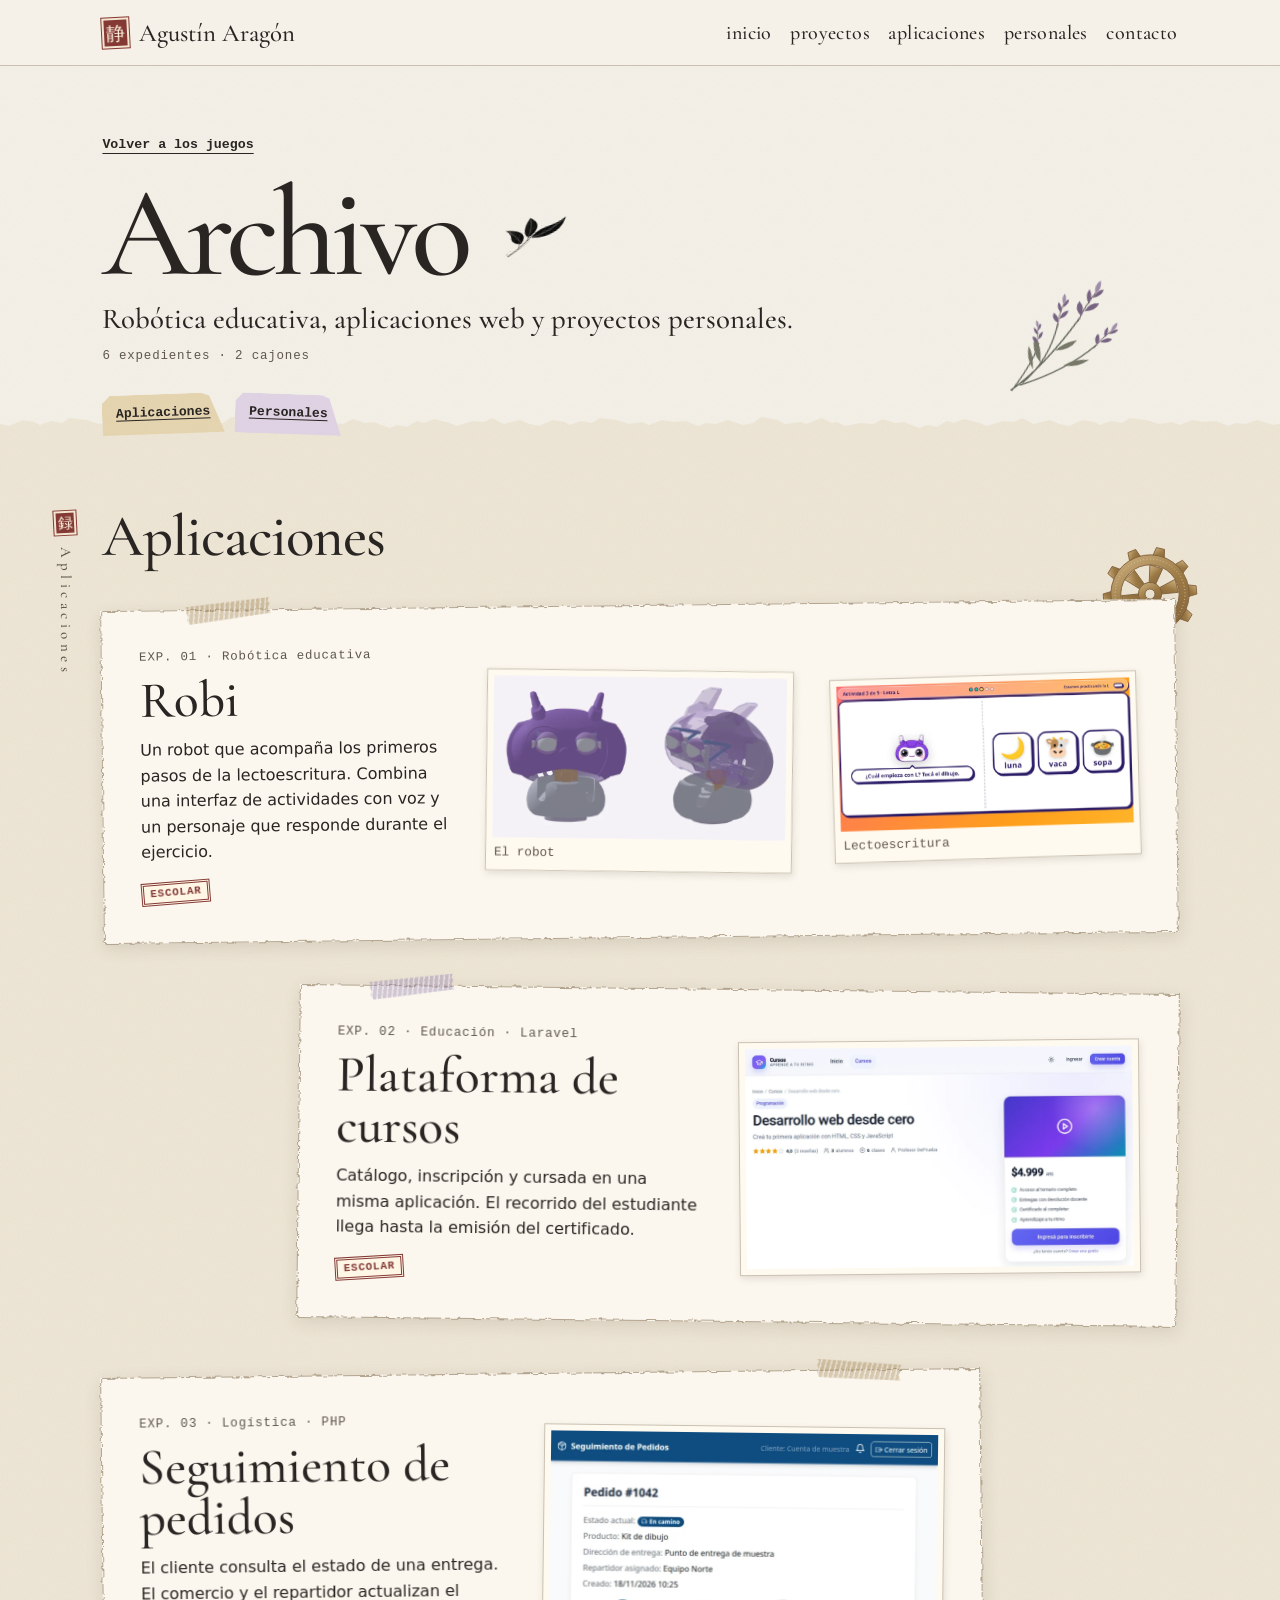
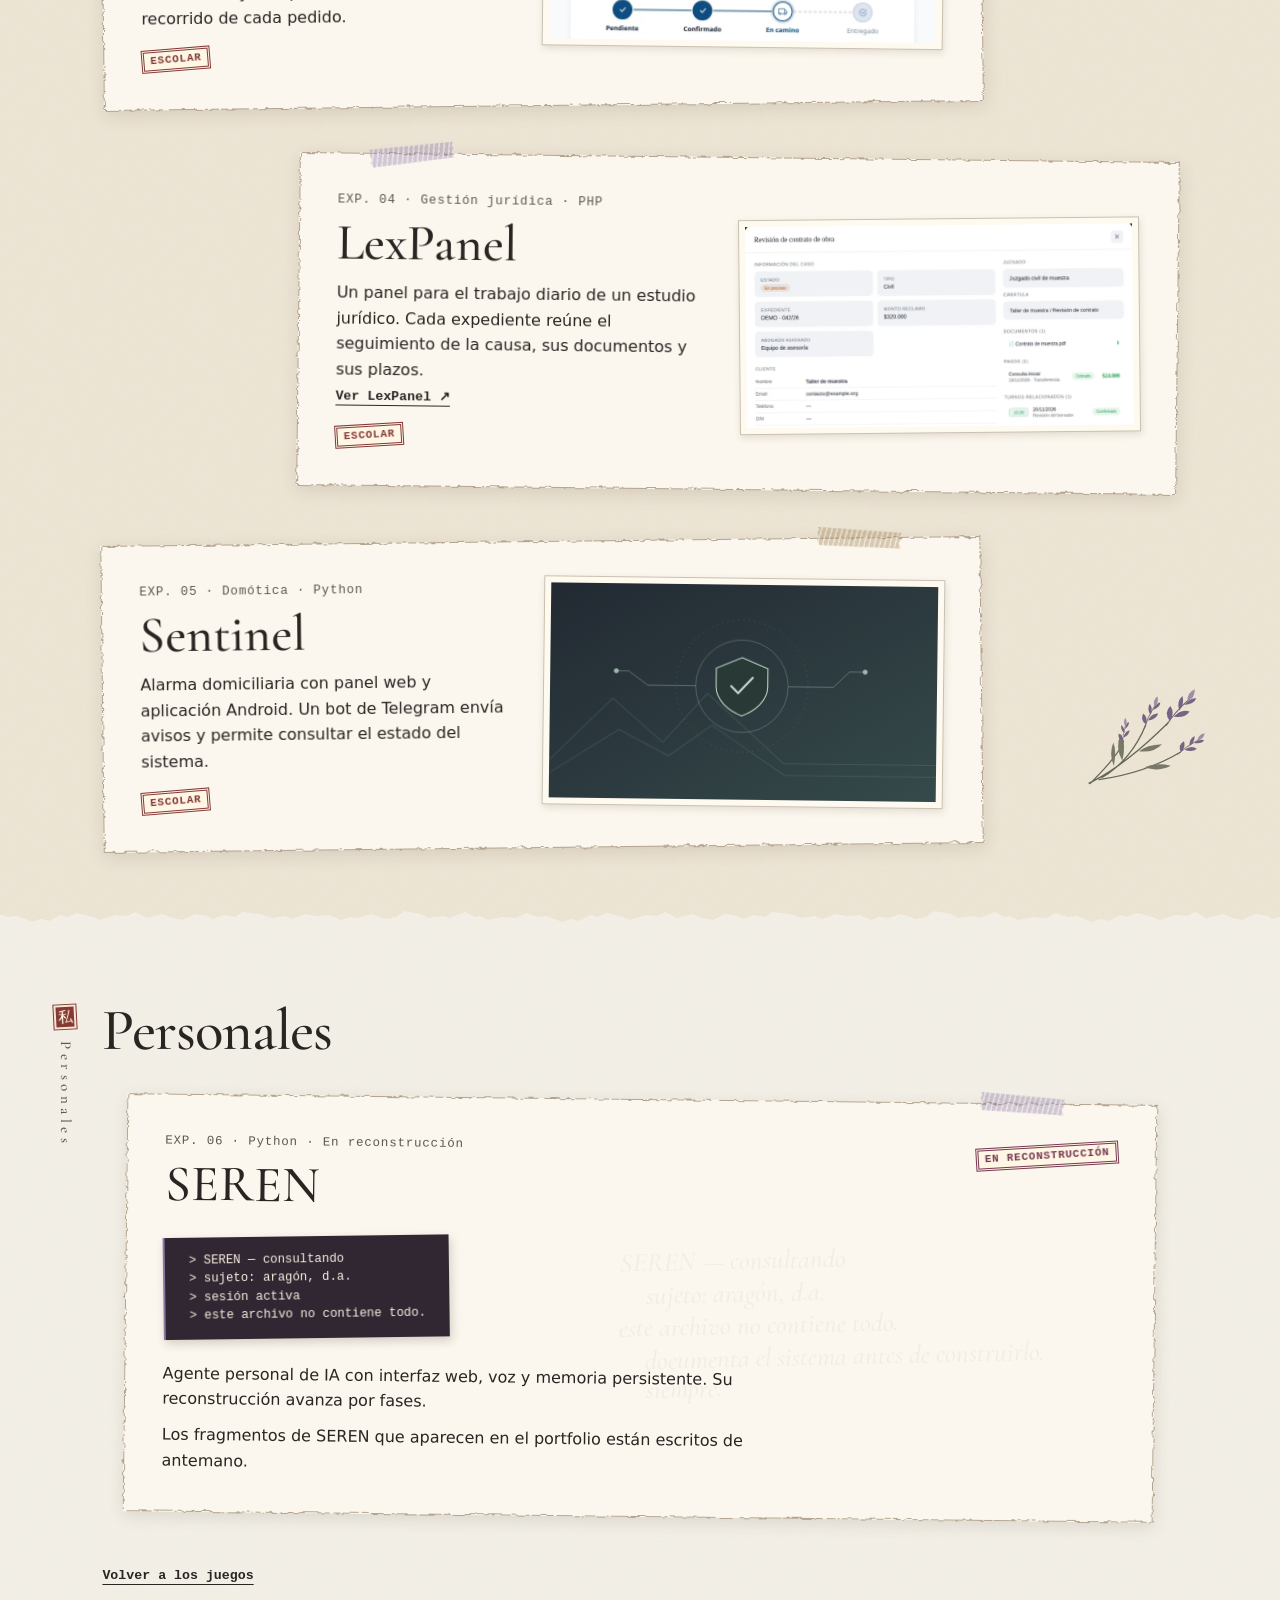
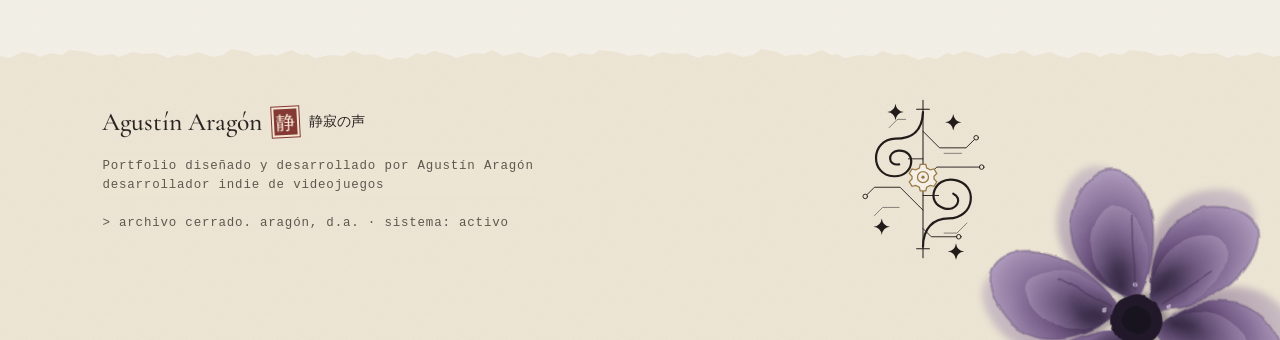
==== commit b14c54a1: "Enlazar LexPanel desde el archivo del portfolio" ====
--- a/archivo.html
+++ b/archivo.html
@@ -90,6 +90,7 @@
           <div>
             <p class="sec-label">EXP. 04 · Gestión jurídica · PHP</p><h3>LexPanel</h3>
             <p>Un panel para el trabajo diario de un estudio jurídico. Cada expediente reúne el seguimiento de la causa, sus documentos y sus plazos.</p>
+            <div><a class="text-link" href="https://lexpanel.onrender.com/" target="_blank" rel="noopener noreferrer">Ver LexPanel <span aria-hidden="true">↗</span></a></div>
             <span class="pc-st pause-stamp archive-stamp">ESCOLAR</span>
           </div>
           <img class="archive-print" src="assets/portfolio/lexpanel.webp" width="960" height="500" alt="Expediente de muestra Revisión de contrato de obra en LexPanel." loading="lazy">
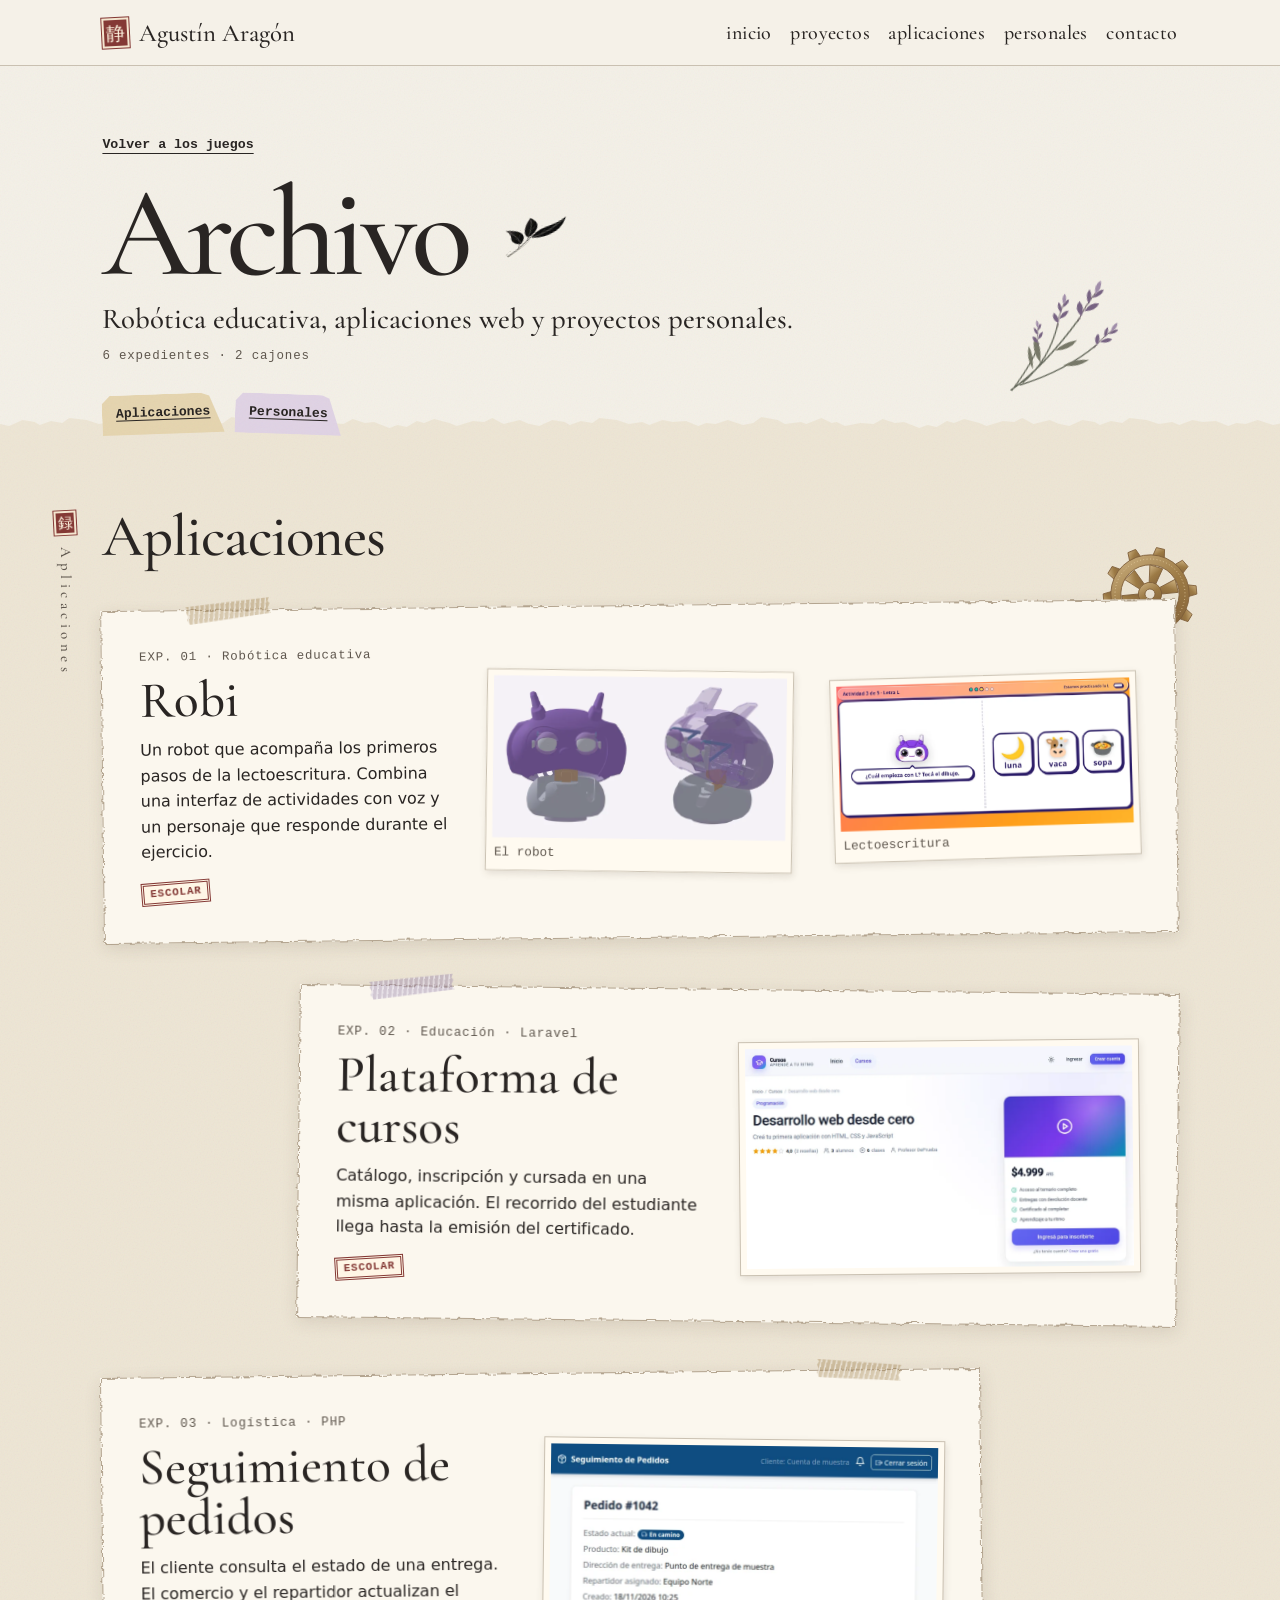
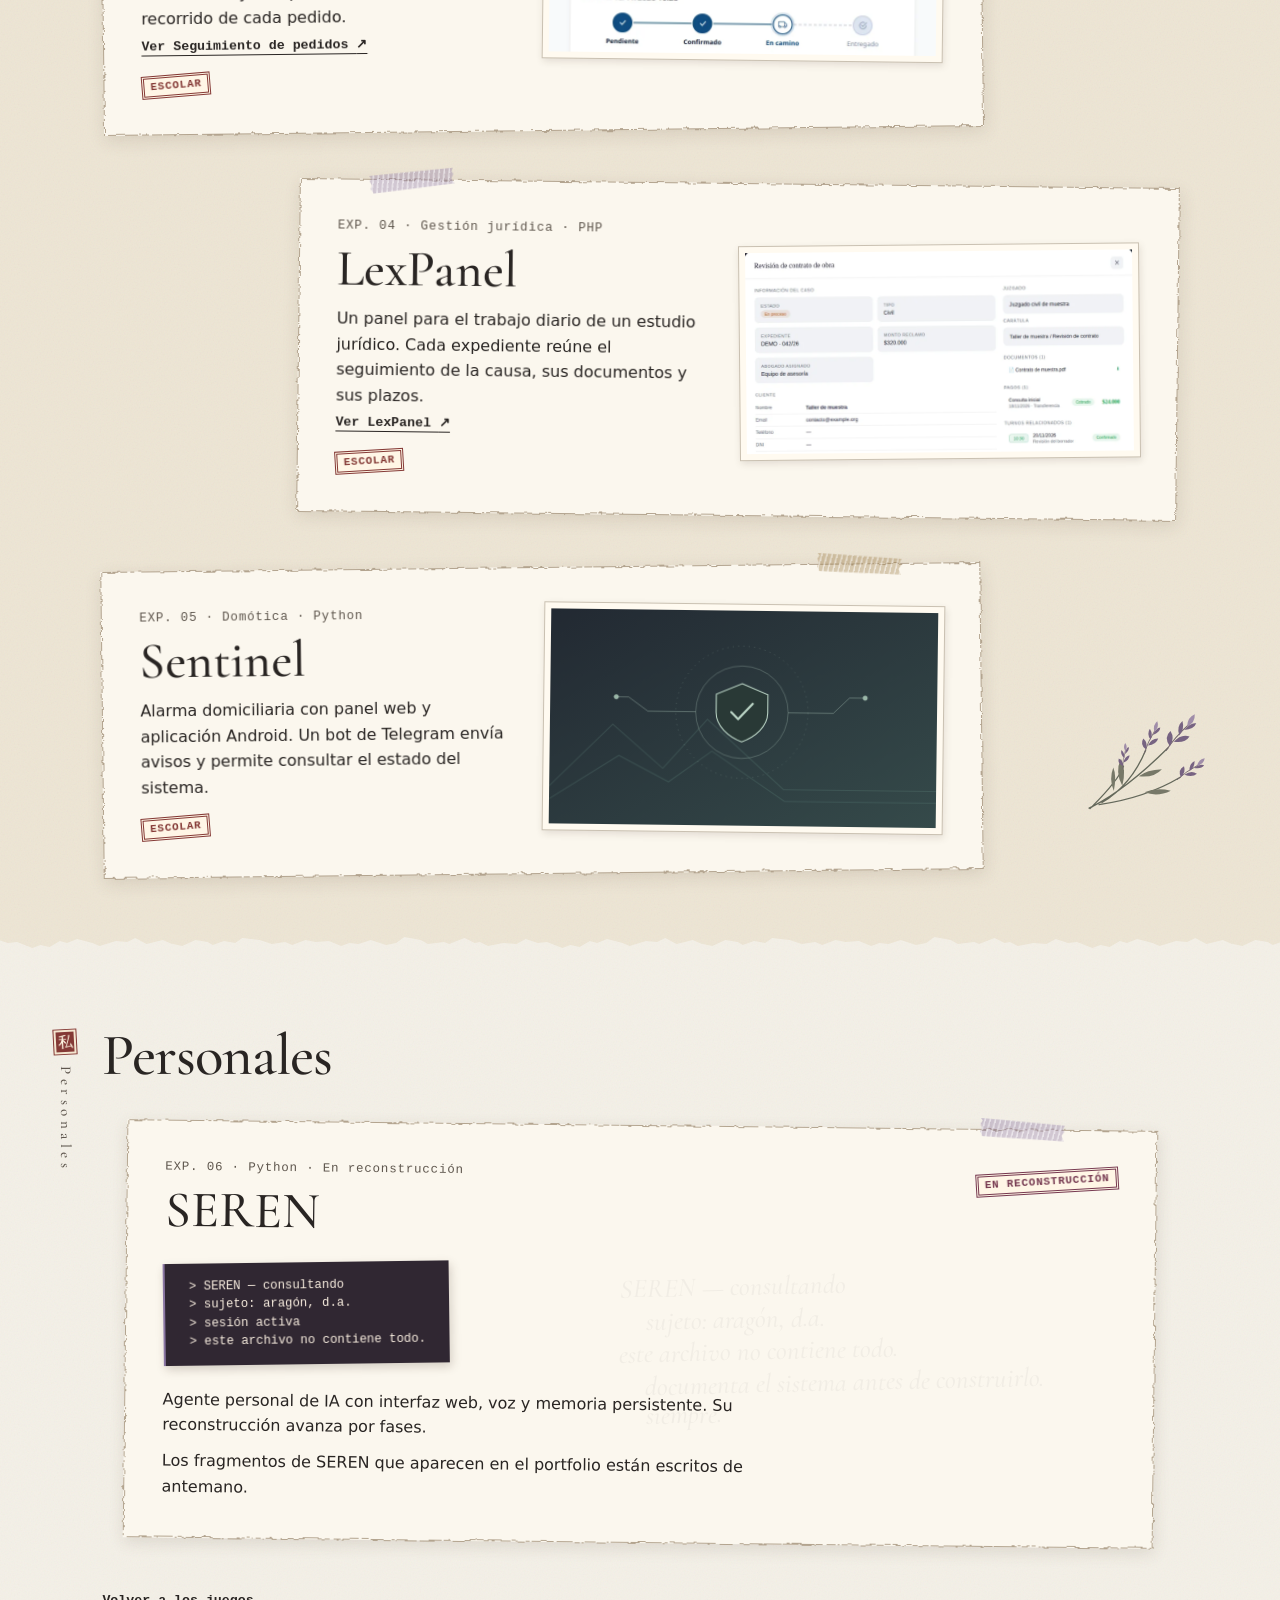
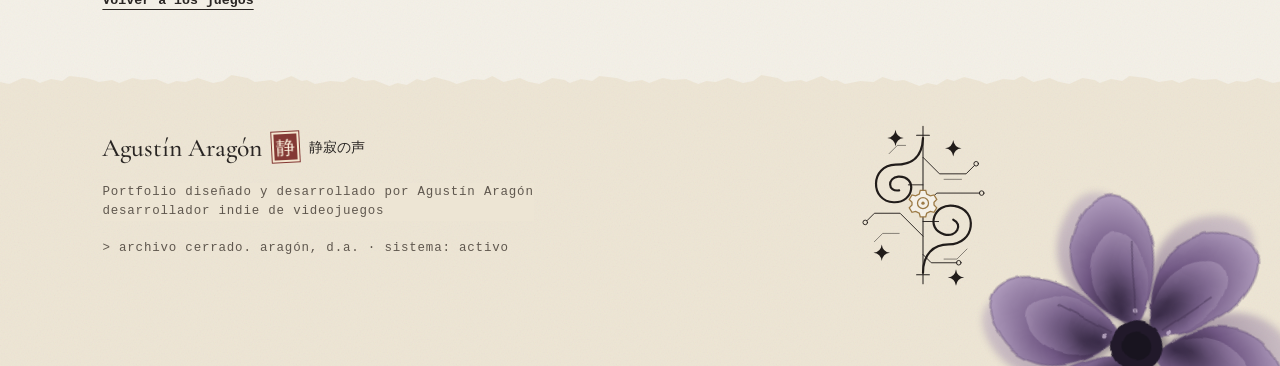
==== commit c2c5cb31: "Enlazar Seguimiento de pedidos en el portfolio" ====
--- a/archivo.html
+++ b/archivo.html
@@ -82,6 +82,7 @@
           <div>
             <p class="sec-label">EXP. 03 · Logística · PHP</p><h3>Seguimiento de pedidos</h3>
             <p>El cliente consulta el estado de una entrega. El comercio y el repartidor actualizan el recorrido de cada pedido.</p>
+            <div><a class="text-link" href="https://seguimiento-pedidos-ih68.onrender.com/" target="_blank" rel="noopener noreferrer">Ver Seguimiento de pedidos <span aria-hidden="true">↗</span></a></div>
             <span class="pc-st pause-stamp archive-stamp">ESCOLAR</span>
           </div>
           <img class="archive-print" src="assets/portfolio/pedidos.webp" width="780" height="420" alt="Pedido de muestra 1042 en camino." loading="lazy">
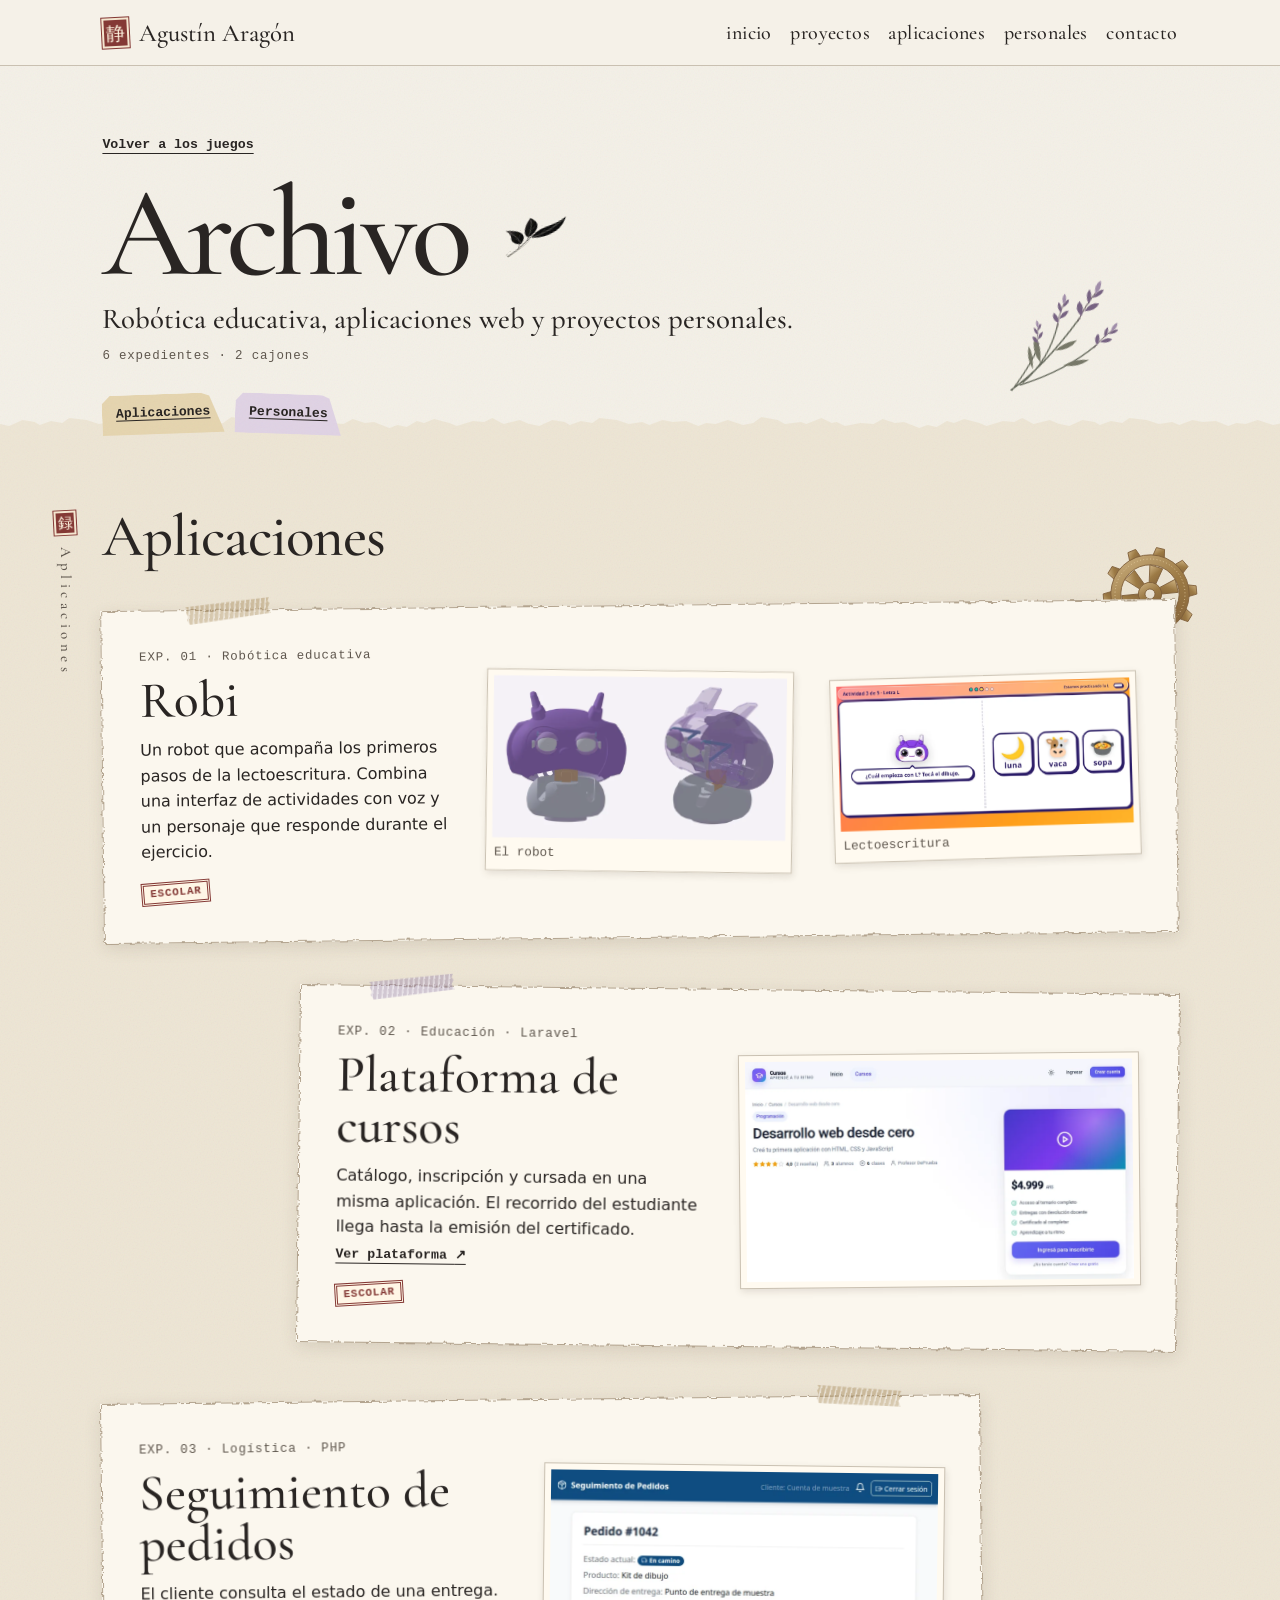
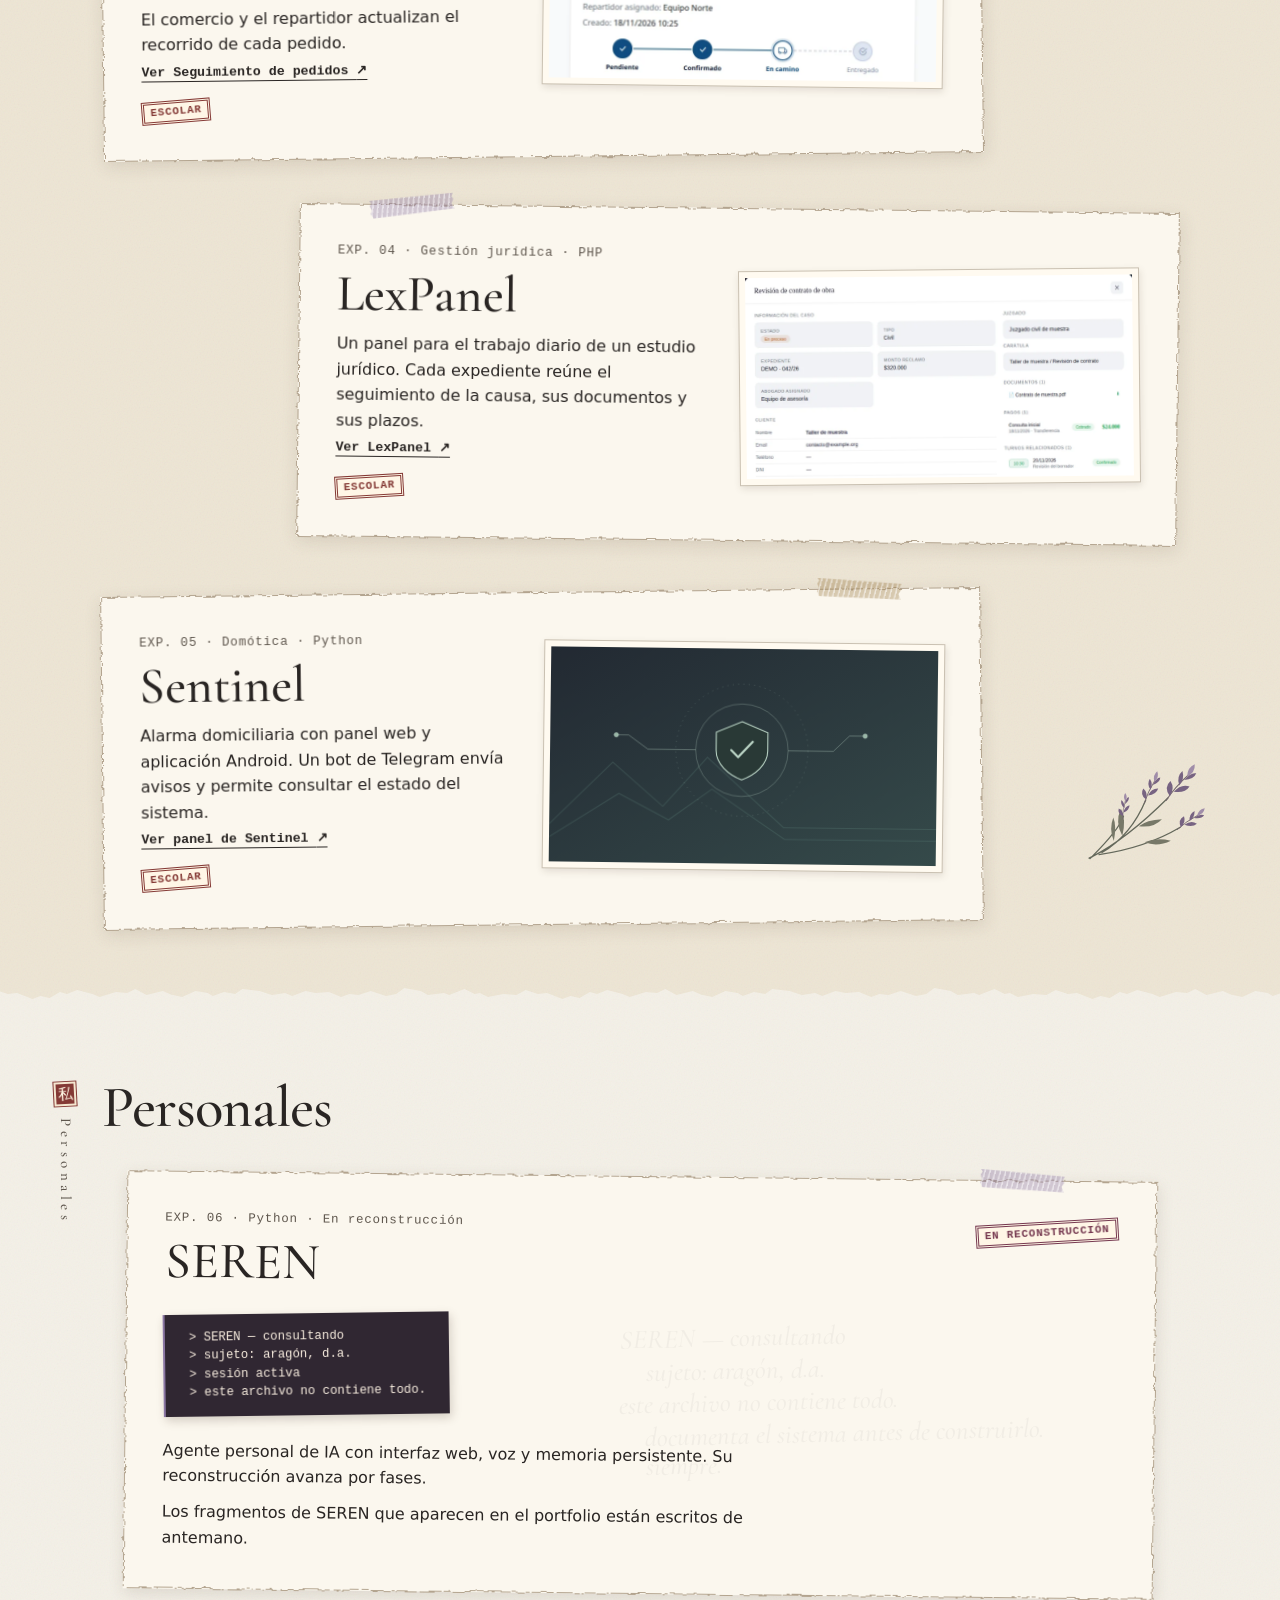
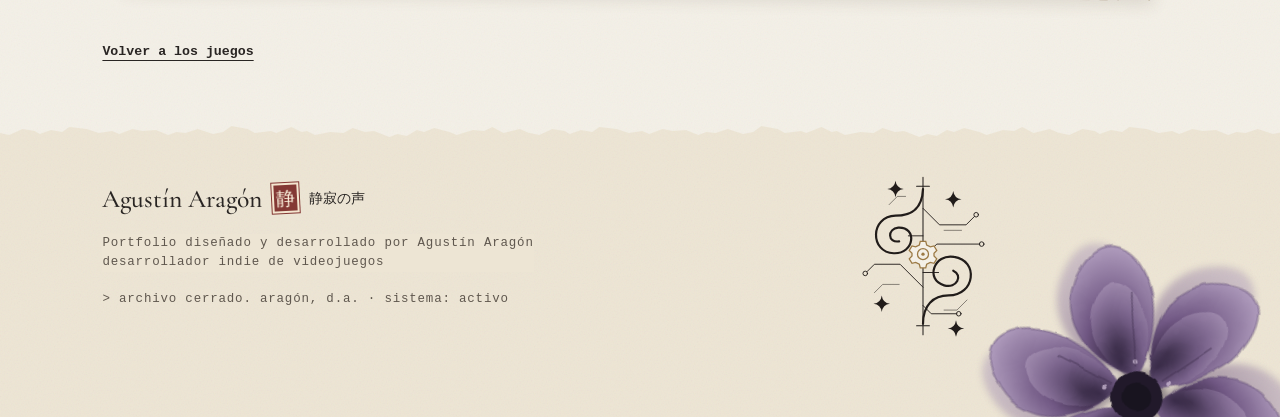
==== commit e9ab6e59: "Publicar los enlaces de Sentinel y Plataforma de cursos" ====
--- a/archivo.html
+++ b/archivo.html
@@ -74,6 +74,7 @@
           <div>
             <p class="sec-label">EXP. 02 · Educación · Laravel</p><h3>Plataforma de cursos</h3>
             <p>Catálogo, inscripción y cursada en una misma aplicación. El recorrido del estudiante llega hasta la emisión del certificado.</p>
+            <div><a class="text-link" href="https://plataforma-cursos-laravel.onrender.com" target="_blank" rel="noopener noreferrer">Ver plataforma <span aria-hidden="true">↗</span></a></div>
             <span class="pc-st pause-stamp archive-stamp">ESCOLAR</span>
           </div>
           <img class="archive-print" src="assets/portfolio/cursos.webp" width="960" height="546" alt="Curso de muestra Desarrollo web desde cero." loading="lazy">
@@ -100,6 +101,7 @@
           <div>
             <p class="sec-label">EXP. 05 · Domótica · Python</p><h3>Sentinel</h3>
             <p>Alarma domiciliaria con panel web y aplicación Android. Un bot de Telegram envía avisos y permite consultar el estado del sistema.</p>
+            <div><a class="text-link" href="https://sentinel-3s47.onrender.com/" target="_blank" rel="noopener noreferrer">Ver panel de Sentinel <span aria-hidden="true">↗</span></a></div>
             <span class="pc-st pause-stamp archive-stamp">ESCOLAR</span>
           </div>
           <img class="archive-print" src="assets/portfolio/sentinel.svg" width="720" height="400" alt="" aria-hidden="true" loading="lazy">
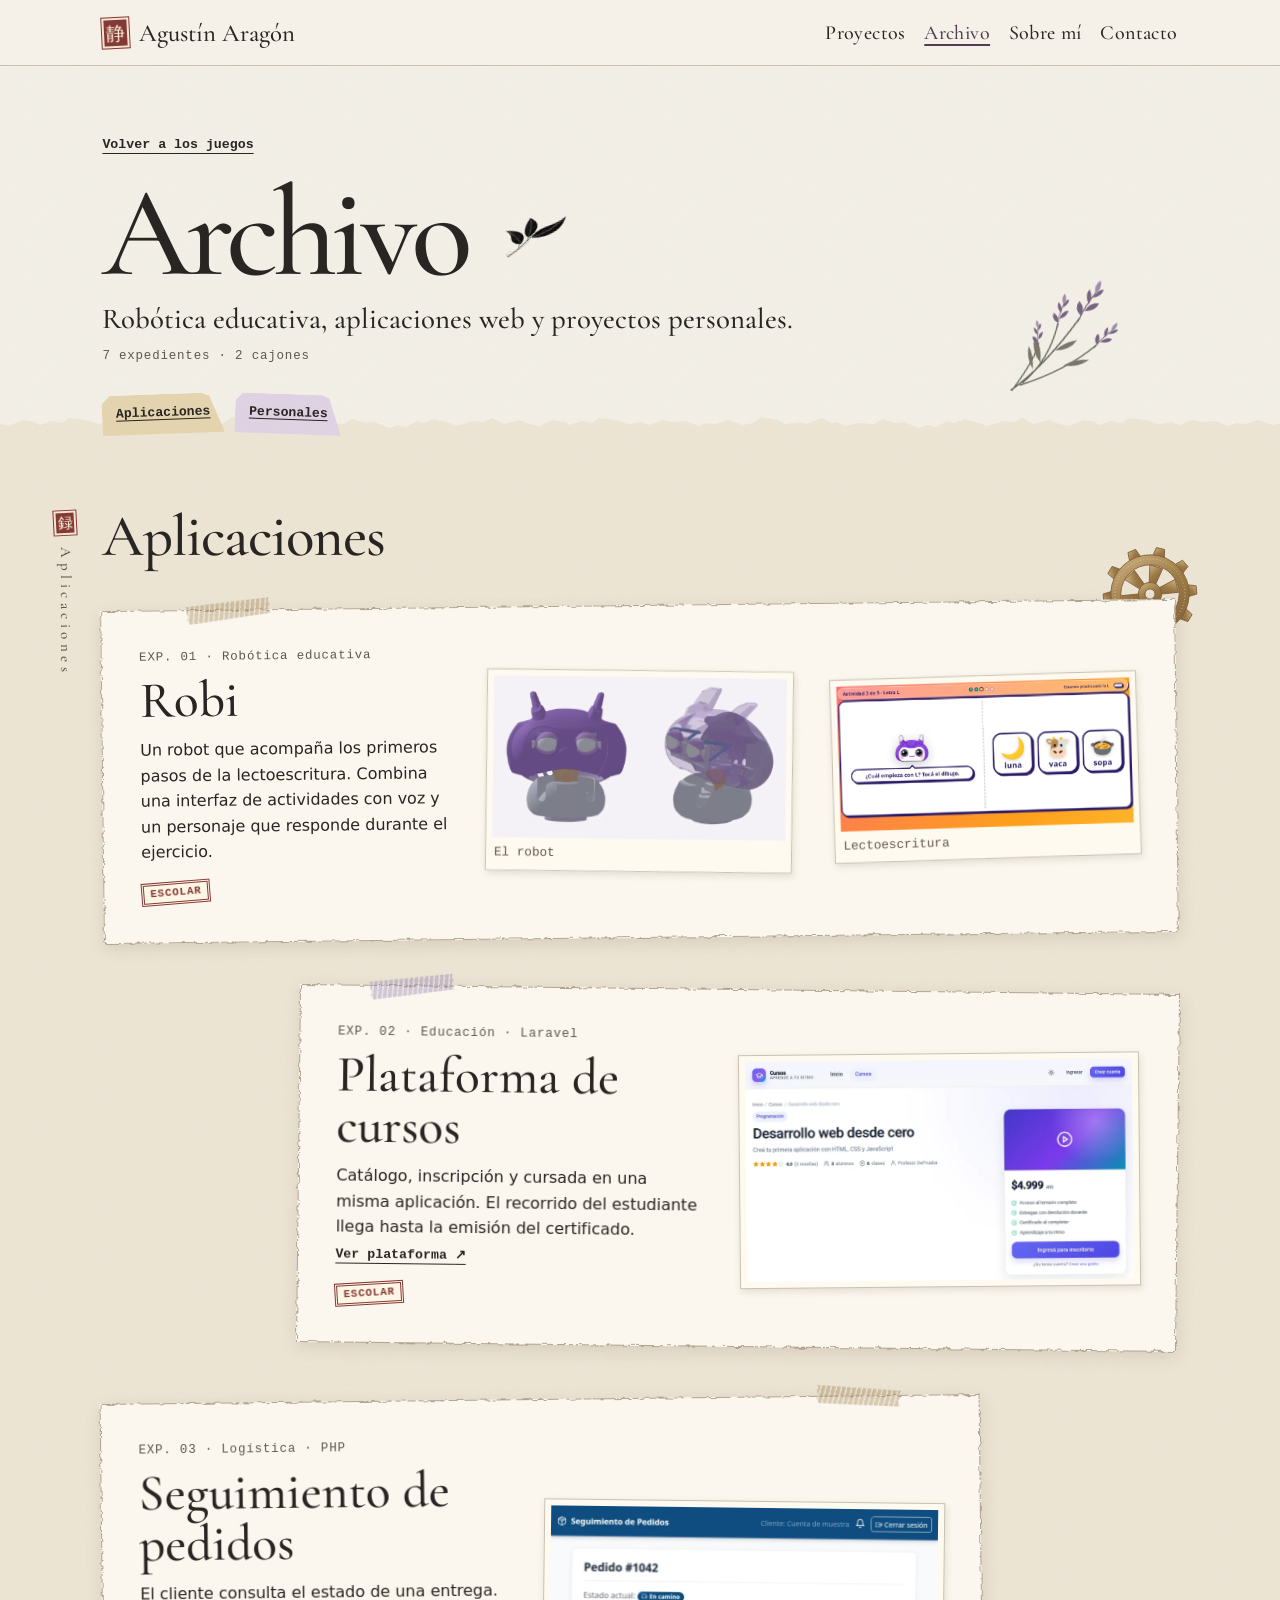
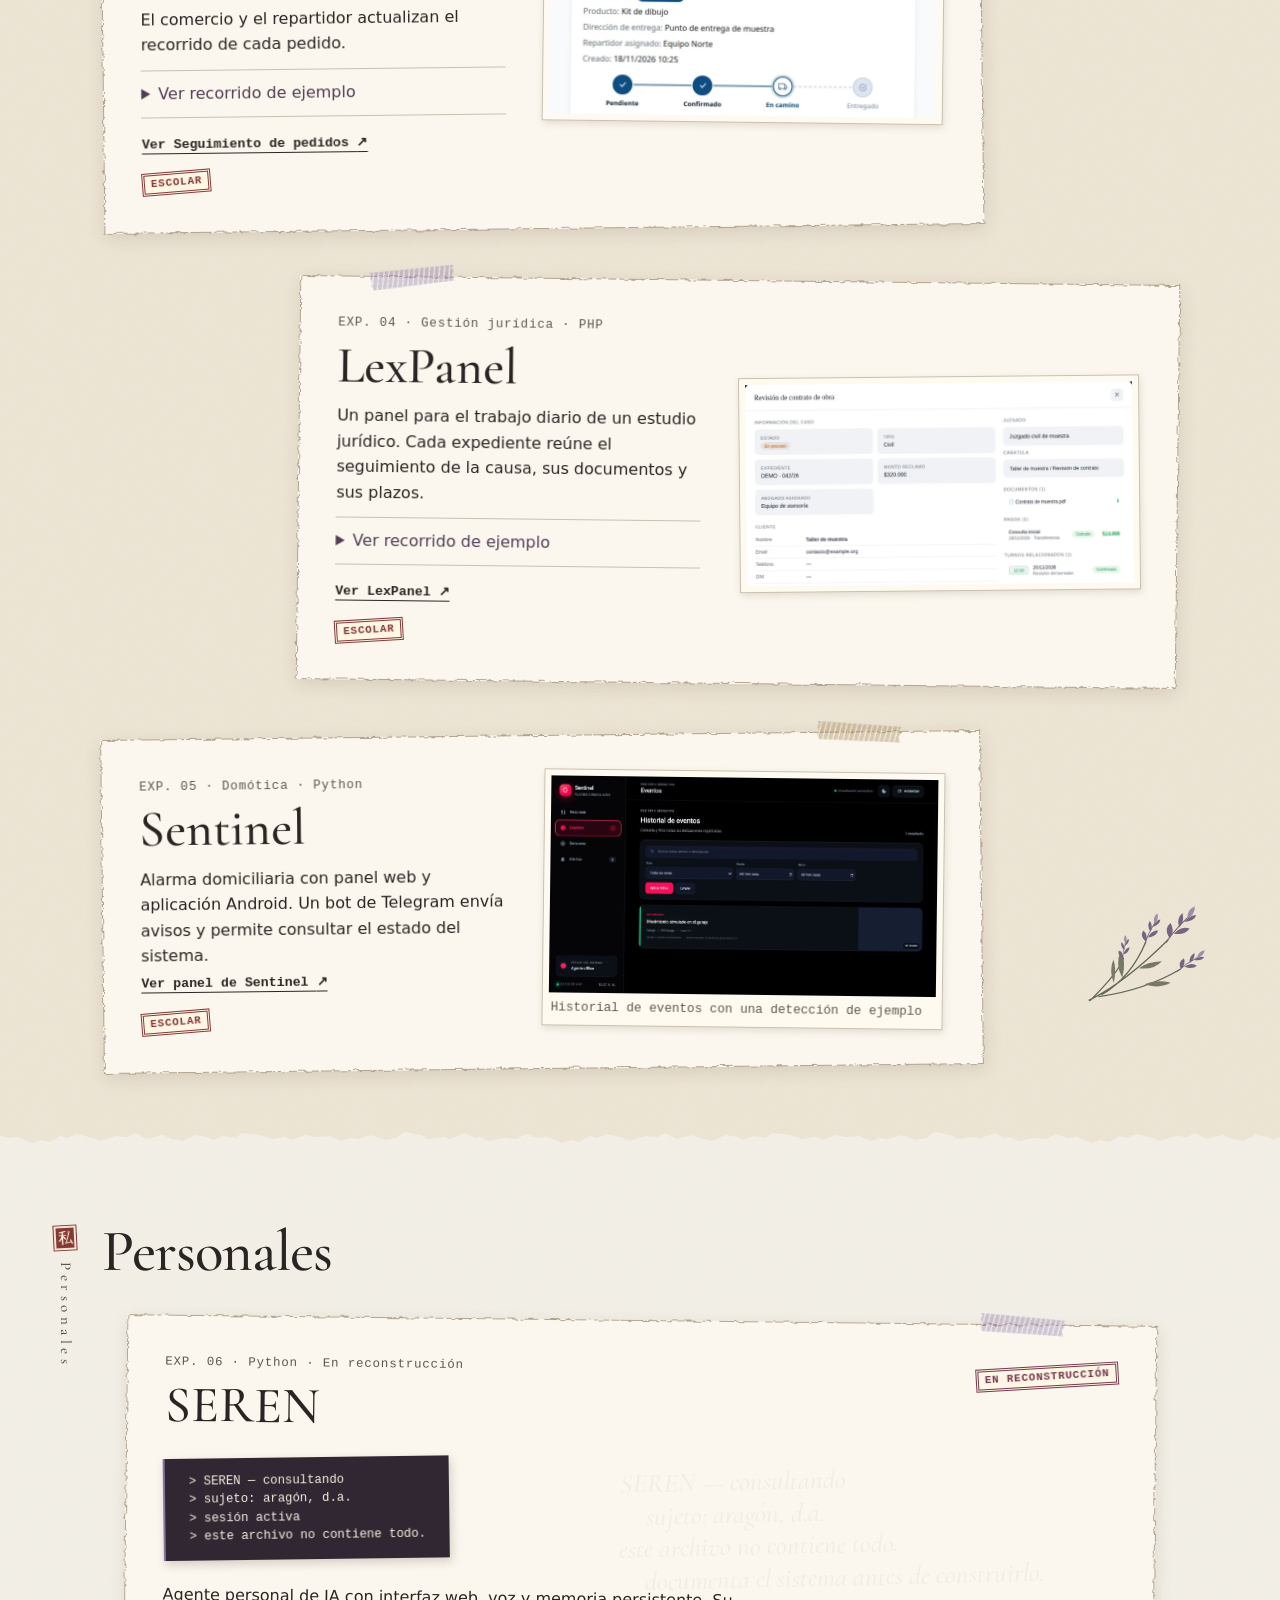
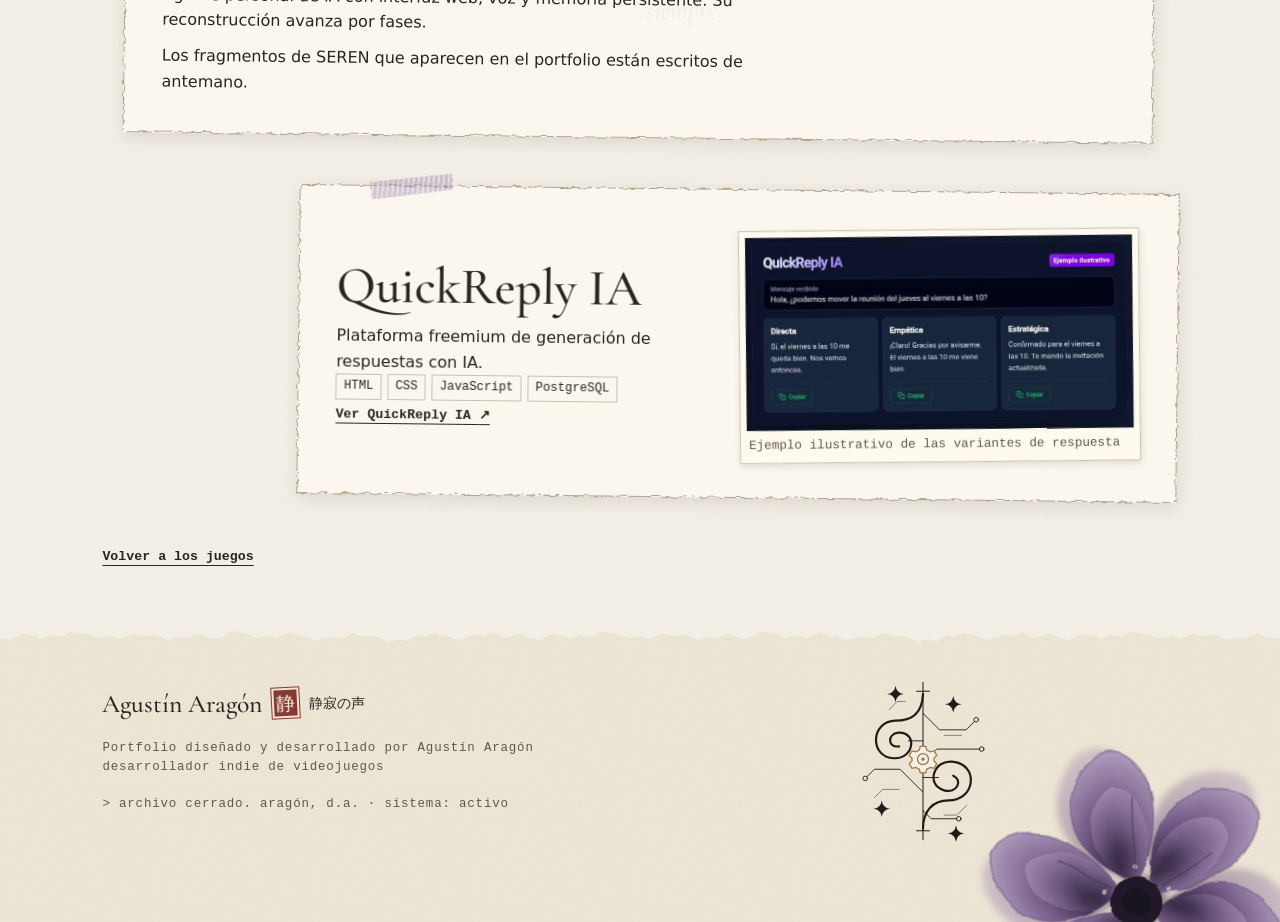
==== commit fc66082c: "Actualizar proyectos, archivo y animaciones del portfolio" ====
--- a/archivo.html
+++ b/archivo.html
@@ -29,11 +29,10 @@
     <a class="wordmark" href="index.html#inicio"><span class="seal" lang="ja" aria-hidden="true">静</span>Agustín Aragón</a>
     <button type="button" class="nav-burger" aria-label="Abrir menú" aria-expanded="false" aria-controls="menu-principal" hidden><span></span><span></span></button>
     <nav id="menu-principal" class="nav-links" aria-label="Navegación principal">
-      <a href="index.html#inicio">inicio</a>
-      <a href="index.html#proyectos">proyectos</a>
-      <a href="#aplicaciones">aplicaciones</a>
-      <a href="#personales">personales</a>
-      <a href="index.html#contacto">contacto</a>
+      <a href="index.html#proyectos">Proyectos</a>
+      <a href="archivo.html" aria-current="page">Archivo</a>
+      <a href="index.html#sobre">Sobre mí</a>
+      <a href="index.html#contacto">Contacto</a>
     </nav>
   </div>
 </header>
@@ -51,7 +50,7 @@
       <img class="archive-leaf" src="assets/portfolio/hojas.svg" alt="" aria-hidden="true" width="345" height="163" loading="lazy" decoding="async">
     </div>
     <p class="archive-deck">Robótica educativa, aplicaciones web y proyectos personales.</p>
-    <p class="sec-label archive-count">6 expedientes · 2 cajones</p>
+    <p class="sec-label archive-count">7 expedientes · 2 cajones</p>
     <nav class="archive-index" aria-label="Cajones del archivo"><a href="#aplicaciones">Aplicaciones</a><a href="#personales">Personales</a></nav>
     <img class="archive-lavender" src="assets/portfolio/lavanda.svg" alt="" aria-hidden="true" width="108" height="145" loading="lazy" decoding="async">
   </div>
@@ -83,6 +82,15 @@
           <div>
             <p class="sec-label">EXP. 03 · Logística · PHP</p><h3>Seguimiento de pedidos</h3>
             <p>El cliente consulta el estado de una entrega. El comercio y el repartidor actualizan el recorrido de cada pedido.</p>
+            <details class="project-walkthrough">
+              <summary>Ver recorrido de ejemplo</summary>
+              <p>Pedido de muestra n.º 1042</p>
+              <ol>
+                <li>El comercio registra el pedido y lo asigna a un repartidor.</li>
+                <li>El cliente abre el seguimiento y ve que el pedido está en camino.</li>
+                <li>El repartidor confirma la entrega y el estado cambia a entregado.</li>
+              </ol>
+            </details>
             <div><a class="text-link" href="https://seguimiento-pedidos-ih68.onrender.com/" target="_blank" rel="noopener noreferrer">Ver Seguimiento de pedidos <span aria-hidden="true">↗</span></a></div>
             <span class="pc-st pause-stamp archive-stamp">ESCOLAR</span>
           </div>
@@ -92,6 +100,15 @@
           <div>
             <p class="sec-label">EXP. 04 · Gestión jurídica · PHP</p><h3>LexPanel</h3>
             <p>Un panel para el trabajo diario de un estudio jurídico. Cada expediente reúne el seguimiento de la causa, sus documentos y sus plazos.</p>
+            <details class="project-walkthrough">
+              <summary>Ver recorrido de ejemplo</summary>
+              <p>Expediente de muestra «Revisión de contrato de obra»</p>
+              <ol>
+                <li>El estudio crea el expediente y lo vincula a un cliente.</li>
+                <li>Carga un movimiento del expediente y agenda la fecha límite para responder.</li>
+                <li>Adjunta el contrato para consultarlo desde el expediente.</li>
+              </ol>
+            </details>
             <div><a class="text-link" href="https://lexpanel.onrender.com/" target="_blank" rel="noopener noreferrer">Ver LexPanel <span aria-hidden="true">↗</span></a></div>
             <span class="pc-st pause-stamp archive-stamp">ESCOLAR</span>
           </div>
@@ -104,7 +121,12 @@
             <div><a class="text-link" href="https://sentinel-3s47.onrender.com/" target="_blank" rel="noopener noreferrer">Ver panel de Sentinel <span aria-hidden="true">↗</span></a></div>
             <span class="pc-st pause-stamp archive-stamp">ESCOLAR</span>
           </div>
-          <img class="archive-print" src="assets/portfolio/sentinel.svg" width="720" height="400" alt="" aria-hidden="true" loading="lazy">
+          <figure class="archive-print">
+            <a href="assets/portfolio/sentinel-dashboard.webp" aria-label="Ampliar la captura del historial de Sentinel">
+              <img src="assets/portfolio/sentinel-dashboard.webp" width="1280" height="720" alt="Panel de Sentinel con los filtros de zona y fecha y un movimiento simulado en el garaje." loading="lazy" decoding="async">
+            </a>
+            <figcaption>Historial de eventos con una detección de ejemplo</figcaption>
+          </figure>
         </article>
       </div>
       <img class="archive-lavender archive-lavender--margin" src="assets/portfolio/lavanda.svg" alt="" aria-hidden="true" width="108" height="145" loading="lazy" decoding="async">
@@ -136,6 +158,25 @@
           <span>documenta el sistema antes de construirlo. siempre.</span>
         </div>
       </article>
+      <div class="archive-projects">
+        <article class="pasted">
+          <div>
+            <h3>QuickReply IA</h3>
+            <p>Plataforma freemium de generación de respuestas con IA.</p>
+            <div class="chips">
+              <span class="chip">HTML</span><span class="chip">CSS</span>
+              <span class="chip">JavaScript</span><span class="chip">PostgreSQL</span>
+            </div>
+            <div><a class="text-link" href="https://quickreply-ia.com" target="_blank" rel="noopener noreferrer">Ver QuickReply IA <span aria-hidden="true">↗</span></a></div>
+          </div>
+          <figure class="archive-print">
+            <a href="assets/portfolio/quickreply-respuestas.webp" aria-label="Ampliar el ejemplo de respuestas de QuickReply IA">
+              <img src="assets/portfolio/quickreply-respuestas.webp" alt="Tres borradores de QuickReply IA para reprogramar una reunión, con tonos directo, empático y estratégico." width="804" height="401" loading="lazy" decoding="async">
+            </a>
+            <figcaption>Ejemplo ilustrativo de las variantes de respuesta</figcaption>
+          </figure>
+        </article>
+      </div>
       <a class="text-link" href="index.html#proyectos">Volver a los juegos</a>
     </div>
   </section>
--- a/style-tinta.css
+++ b/style-tinta.css
@@ -401,7 +401,7 @@
   font-size: clamp(40px, 4.4vw, 65px);
   margin: 12px 0;
 }
-.catalogue-label,
+.development-projects,
 .archive-entry,
 .pausa {
   margin-top: 40px;
@@ -1249,6 +1249,10 @@
   margin-bottom: 7px;
 }
 
+.language-sheet .skill-scale {
+  margin-bottom: 8px;
+}
+
 .skill-scale,
 .skill-level {
   color: var(--muted);
@@ -1456,8 +1460,17 @@
   background: #f9f3f5;
 }
 
-.active-print img {
+.active-print img,
+.active-print video {
+  display: block;
   width: 100%;
+  height: auto;
+}
+
+.active-print > video + figcaption {
+  padding: 5px 3px 1px;
+  color: var(--muted);
+  font-size: .82rem;
 }
 
 .active-project-details {
@@ -1468,6 +1481,23 @@
   margin-top: 13px;
   font-size: .94rem;
   line-height: 1.5;
+}
+
+.project-facts {
+  display: grid;
+  gap: 8px;
+  margin: 12px 0 0;
+  padding-top: 9px;
+  border-top: 1px solid var(--line);
+}
+
+.project-facts dt {
+  color: var(--v);
+  font: 600 .74rem/1.45 var(--mono);
+}
+
+.project-facts dd {
+  margin: 2px 0 0;
 }
 
 .active-print--detail {
@@ -1557,7 +1587,8 @@
 }
 
 .game-stamp,
-.pause-stamp {
+.pause-stamp,
+.played-stamp {
   position: relative;
 }
 
@@ -1747,7 +1778,11 @@
   grid-template-columns: repeat(3, minmax(0, 1fr));
 }
 
-.robi figcaption {
+.archive-print > a {
+  display: block;
+}
+
+.archive-print figcaption {
   padding: 6px 2px 2px;
   color: var(--muted);
   font: .79rem/1.4 var(--mono);
@@ -1759,6 +1794,10 @@
   margin-top: clamp(26px, 4vw, 52px);
 }
 
+#personales .archive-projects {
+  margin-bottom: clamp(24px, 4vw, 44px);
+}
+
 .archive-projects article {
   width: min(100%, 880px);
   grid-template-columns: minmax(0, 1fr) minmax(0, 1.1fr);
@@ -1785,6 +1824,32 @@
   right: 9%;
   left: auto;
   transform: rotate(4deg);
+}
+
+.project-walkthrough {
+  margin: 12px 0;
+  padding-block: 7px;
+  border-block: 1px solid var(--line);
+}
+
+.project-walkthrough summary {
+  padding-block: 3px;
+  color: var(--v);
+  cursor: pointer;
+}
+
+.project-walkthrough p {
+  margin: 8px 0 4px;
+  font-weight: 600;
+}
+
+.project-walkthrough ol {
+  margin: 0 0 4px;
+  padding-inline-start: 1.35em;
+}
+
+.project-walkthrough li + li {
+  margin-top: 4px;
 }
 
 .archive-print {
@@ -2285,7 +2350,7 @@
   width: 100%;
   height: 100%;
   z-index: 0;
-  opacity: .5;
+  opacity: .34;
   pointer-events: none;
 }
 
@@ -2337,7 +2402,7 @@
     width: 100%;
     height: 100%;
     pointer-events: none;
-    animation: intro-finish 990ms steps(1, end) both;
+    animation: intro-finish 720ms steps(1, end) both;
   }
 
   .intro-active .intro-drop {
@@ -2346,15 +2411,15 @@
 
   .intro-active .intro-bloom {
     transform-origin: 0 0;
-    animation: intro-bloom 900ms cubic-bezier(.215, .61, .355, 1) 90ms both;
+    animation: intro-bloom 630ms cubic-bezier(.215, .61, .355, 1) 90ms both;
   }
 
   .intro-active .intro-contours {
-    animation: intro-contours 900ms linear 90ms both;
+    animation: intro-contours 630ms linear 90ms both;
   }
 
   .intro-active .seren-prompt {
-    animation: intro-type 400ms steps(21, end) 330ms both;
+    animation: intro-type 330ms steps(21, end) 250ms both;
   }
 }
 
